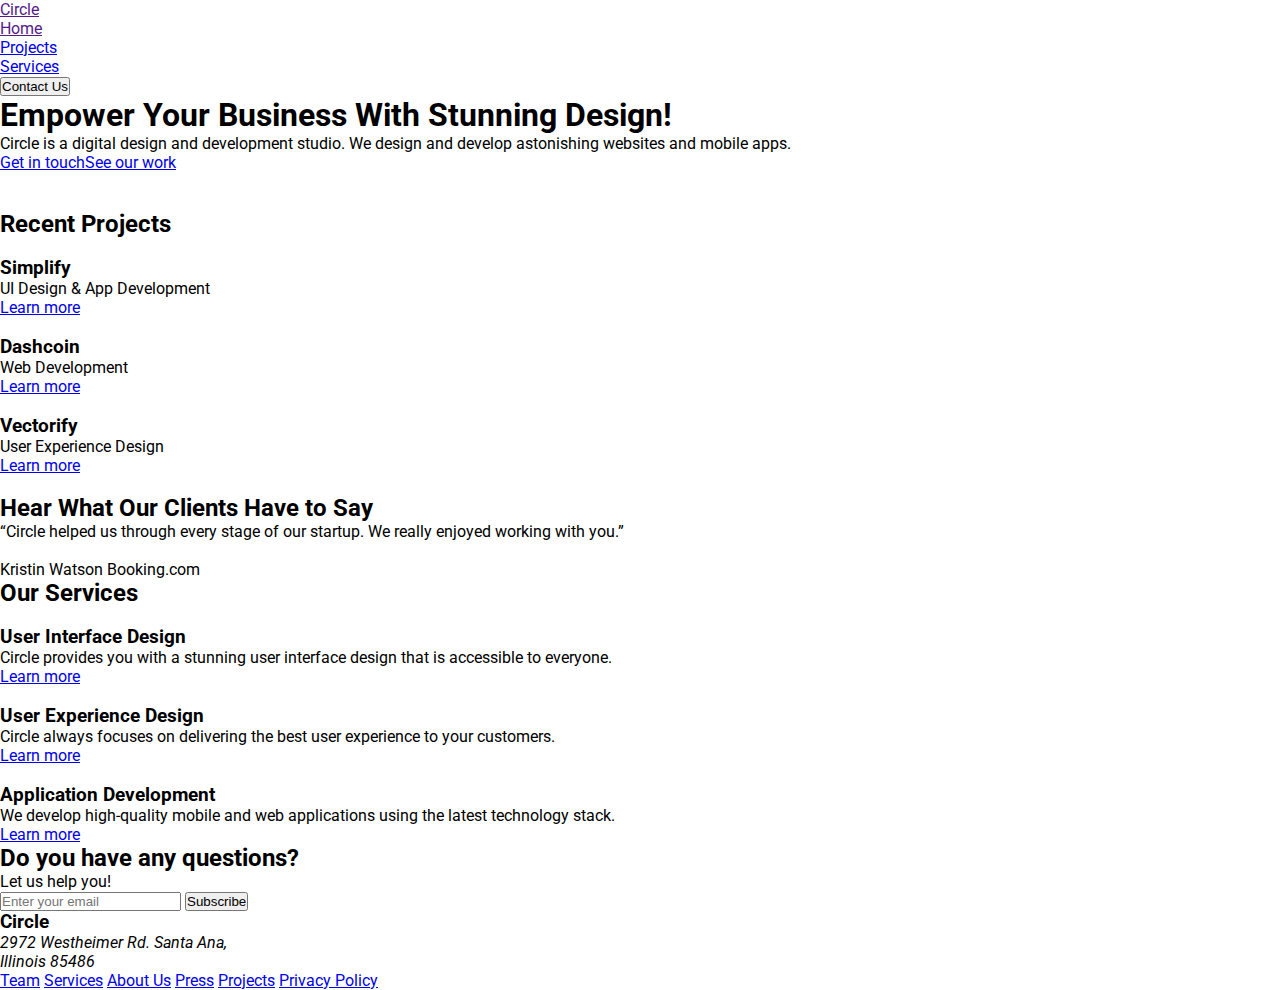
==== index.html @ c192c601 "readme added" ====
<!DOCTYPE html>
<html lang="en">
  <head>
    <meta charset="UTF-8" />
    <meta http-equiv="X-UA-Compatible" content="IE=edge" />
    <meta name="viewport" content="width=device-width, initial-scale=1.0" />
    <title>Circle Agency</title>
    <link rel="stylesheet" href="resources/styles/style.css" />
  </head>
  <body>

    <!-- Barra de navegación -->
    <div class="menu-zone" >
      <a href="">Circle</a>  

      <nav>
        <ul>
          <li><a href="">Home</a></li>
          <li><a href="#recent-projects">Projects</a></li>
          <li><a href="#our-services">Services</a></li>
        </ul>
      </nav>

      <button>Contact Us</button>
    </div> 

    <!-- Header h1 -->

    <section>
      <div>
        <h1>Empower Your Business With Stunning Design!</h1>
        <p>Circle is a digital design and development studio. We design and develop astonishing websites and mobile apps.</p>
        <a href="#">Get in touch</a><a href="#">See our work</a></div>
      <div>
        <img src="" alt="">
        <!-- <img src="" alt="">
        <img src="" alt=""> -->
    </section>

    <!-- Carrusel de nombres de empresa -->

    <div class="carousel-logos">
      <img src="" alt="">
      <img src="" alt="">
      <img src="" alt="">
      <img src="" alt="">
      <img src="" alt="">
    </div>

    <!-- section con los tres Recent Projects -->

    <section id="recent-projects" class="projects">
      <h2>Recent Projects</h2>
      <article>
        <img src="" alt="">
        <h3>Simplify</h3>
        <p>UI Design & App Development</p>
        <a href="#">Learn more</a>
      </article>
      <article>
        <img src="" alt="">
        <h3>Dashcoin</h3>
        <p>Web Development</p>
        <a href="#">Learn more</a>
      </article>
      <article>
        <img src="" alt="">
        <h3>Vectorify</h3>
        <p>User Experience Design</p>
        <a href="#">Learn more</a>
      </article>
    </section>

    <!-- Section con color de fondo oscuro y imágenes -->
    <section>
      <img src="" alt="">
      <img src="" alt="">
      <img src="" alt="">
      <img src="" alt="">
      <div>
        <h2>Hear What Our Clients Have to Say</h2>
        <p>“Circle helped us through every stage of our startup. We really enjoyed working with you.”</p>
        <img src="" alt="">
        <p>Kristin Watson <span>Booking.com</span></p>
      </div>
    </section>

    <!-- Section con las tres cajas de Our Services -->
    <section id="our-services" class="services">
      <h2>Our Services</h2>
      <article>        
        <img src="" alt="">
        <h3>User Interface Design</h3>
        <p>Circle provides you with a stunning user interface design that is accessible to everyone.</p>
        <a href="#">Learn more</a>
      </article>
      <article>
        <img src="" alt="">
        <h3>User Experience Design</h3>
        <p>Circle always focuses on delivering the best user experience to your customers.</p>
        <a href="#">Learn more</a>
      </article>
      <article>
        <img src="" alt="">
        <h3>Application Development</h3>
        <p>We develop high-quality mobile and web applications using the latest technology stack.</p>
        <a href="#">Learn more</a>
      </article>
    </section>

    <!-- Section donde se encuentra la newsletter -->

    <section>
      <div>
        <h2>Do you have any questions?</h2>
        <p>Let us help you!</p>
        <input type="email" id="email-newsletter" placeholder="Enter your email">
        <input type="submit" id="button-newsletter" value="Subscribe">
      </div>
    </section>

    <!-- Footer -->

    <footer>
      <div>
        <h3>Circle</h3>
        <address>2972 Westheimer Rd. Santa Ana, <br> Illinois 85486 </address>
      </div>
      <div>
        <a href="#">Team</a>
        <a href="#">Services</a>
        <a href="#">About Us</a>
        <a href="#">Press</a>
        <a href="#">Projects</a>
        <a href="#">Privacy Policy</a>
      </div>
    </footer>
  </body>
</html>
---- resources/styles/style.css ----
@import url("https://fonts.googleapis.com/css2?family=Cinzel&family=Roboto:wght@100;300;400;500&display=swap");

:root {
  --primary: #072ac8;
  --primary: #43D2FF;
  --primary: #A2D6F9;
  --primary: #D1EDFF;
  --colorh1Text: #292E47;
  --colorText: #6B708D;
  --primary: #F2F4FC;
  --primary: #ECF7FF;
  --secondary: #FFC600;
  --textformath1: 60px bold;
  --textformath2: 50px bold;
  --textformath3: 40px bold;
  --textformath4: 24px bold;
  --textformatIntroText: 24px medium;
  --textformatIntroText: 20px normal;
  --textformatheadlineTtext: 17px normal;
  --textformatheadlineTtext: 17px medium;
  --textformatCaption1: 15px normal;
  --textformatCaption2: 13px normal;
}

* {
  margin: 0;
  padding: 0;
  box-sizing: border-box;
}

body {
  font-family: "Roboto", sans-serif;
}



/* ------------------------------------------------------------------------ */
/* ------------------------------ INDEX html ------------------------------ */
/* ------------------------------------------------------------------------ */

/* ------------------------------ Splash page ------------------------------ */

/* Your CSS code goes here */

/* ------ CIRCULAR ANIMATION ------ */

/* Your CSS code goes here */

/* ------------------------------ Navbar ------------------------------ */

/* Your CSS code goes here */

/* ------------------------------ Header ------------------------------ */

/* Your CSS code goes here */

/* ------------------------------ Partners ------------------------------ */

/* Your CSS code goes here */

/* ------------------------------ Recent projects ------------------------------ */

/* Your CSS code goes here */

/* ------------------------------ Client reviews ------------------------------ */

/* Your CSS code goes here */

/* ------------------------------ Services ------------------------------ */

/* Your CSS code goes here */

/* ------------------------------ Questions form ------------------------------ */

/* Your CSS code goes here */

/* ------------------------------ Footer ------------------------------ */

/* Your CSS code goes here */

/* -------------------------------------------------------------------------- */
/* ------------------------------ PROJECT html ------------------------------ */
/* -------------------------------------------------------------------------- */

/* ------------------------------ Project main ------------------------------ */

/* Your CSS code goes here */

/* ----------------------------------------------------------------------------- */
/* ------------------------------ CONTACT-US html ------------------------------ */
/* ----------------------------------------------------------------------------- */

/* ------------------------------ Form ------------------------------ */

/* Your CSS code goes here */

/* ----------------------------------------------------------------------------- */
/* ------------------------------ About html ------------------------------ */
/* ----------------------------------------------------------------------------- */

/* Your CSS code goes here */

/* --------------------------------------------------------------------------- */
/* ------------------------------ MEDIA QUERIES ------------------------------ */
/* --------------------------------------------------------------------------- */

/* ------------------------- Smaller than 990px (tablet) ------------------------- */
@media (max-width: 990px) {
  /* Your CSS code goes here */
}

/* ------------------------- Smaller than 766px (mobile) ------------------------- */
@media (max-width: 766px) {
  /* Your CSS code goes here */
}

/* ------------------------------ Hamburguer menu ------------------------------ */

/* Your CSS code goes here */

/* ------------------------------ Alert ------------------------------ */

/* Your CSS code goes here */

/* ------------------------------ Sticky scroll bar ------------------------------ */

/* Your CSS code goes here */
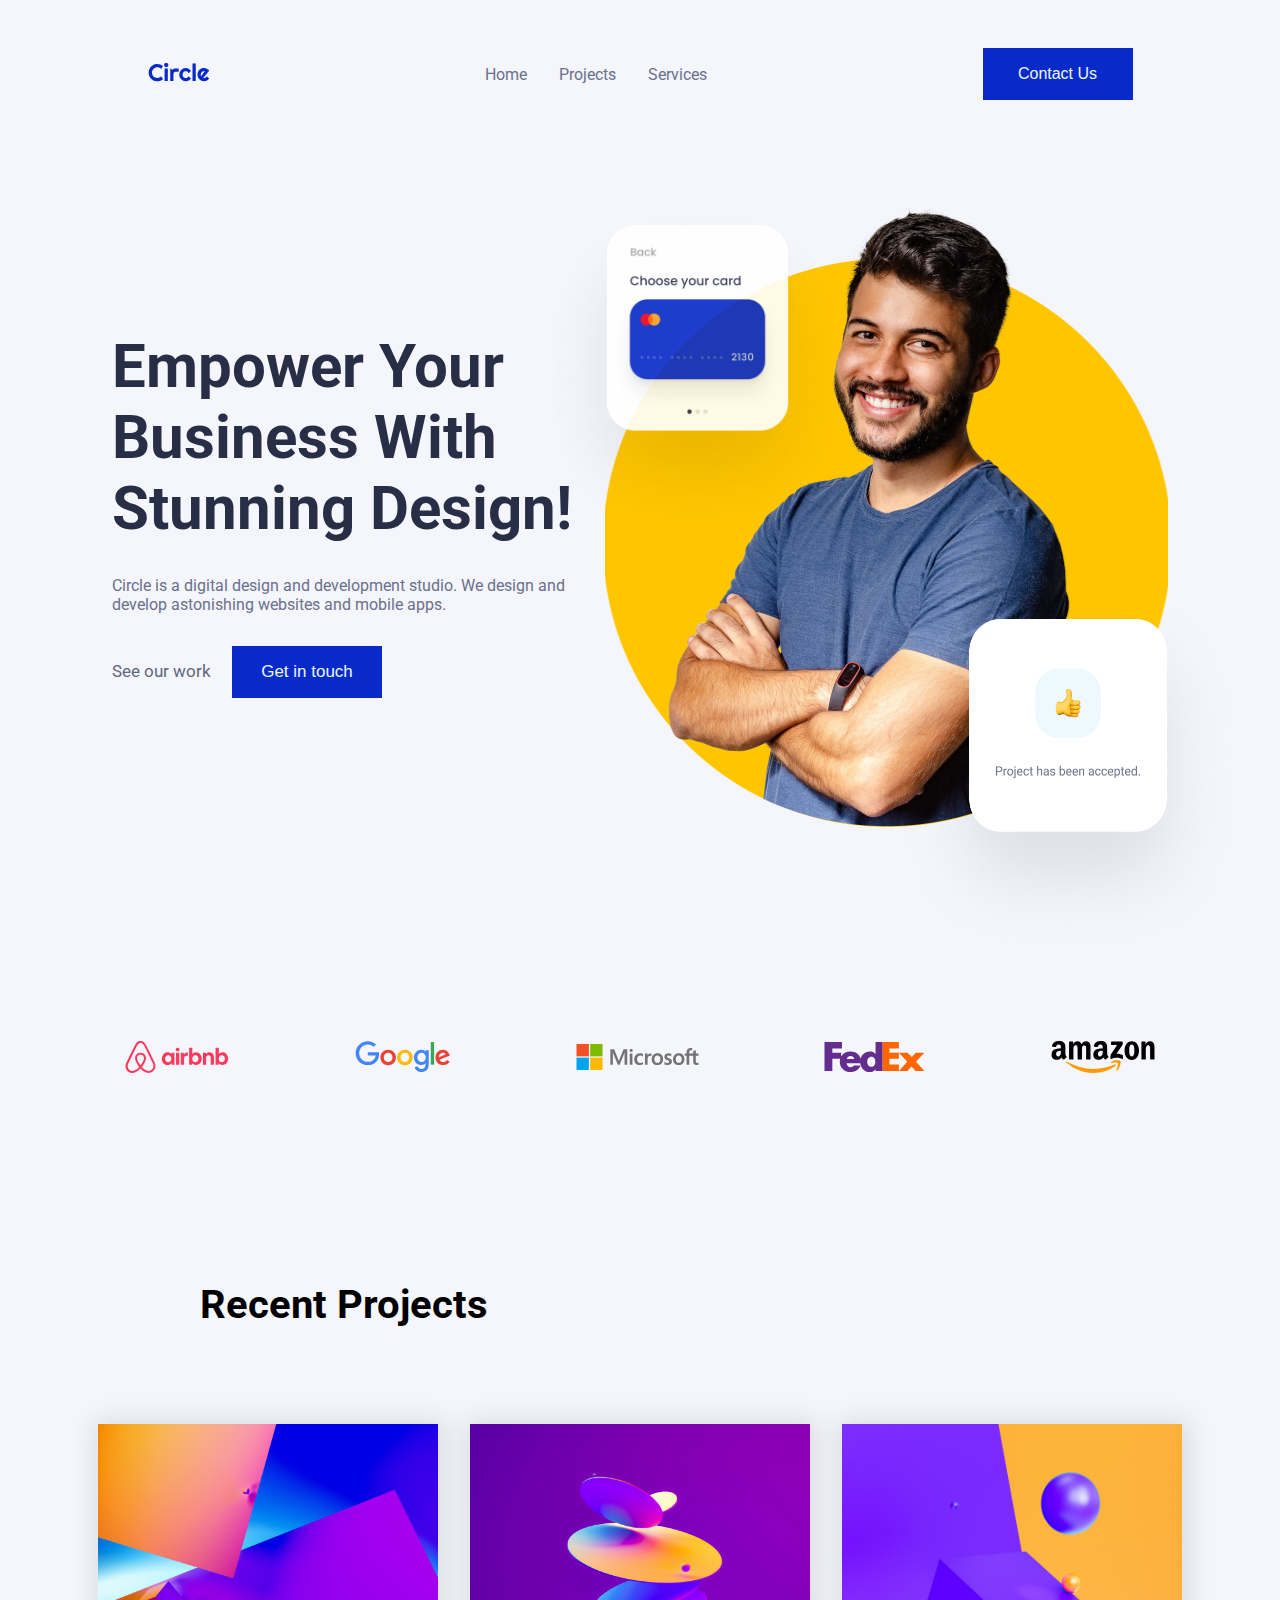
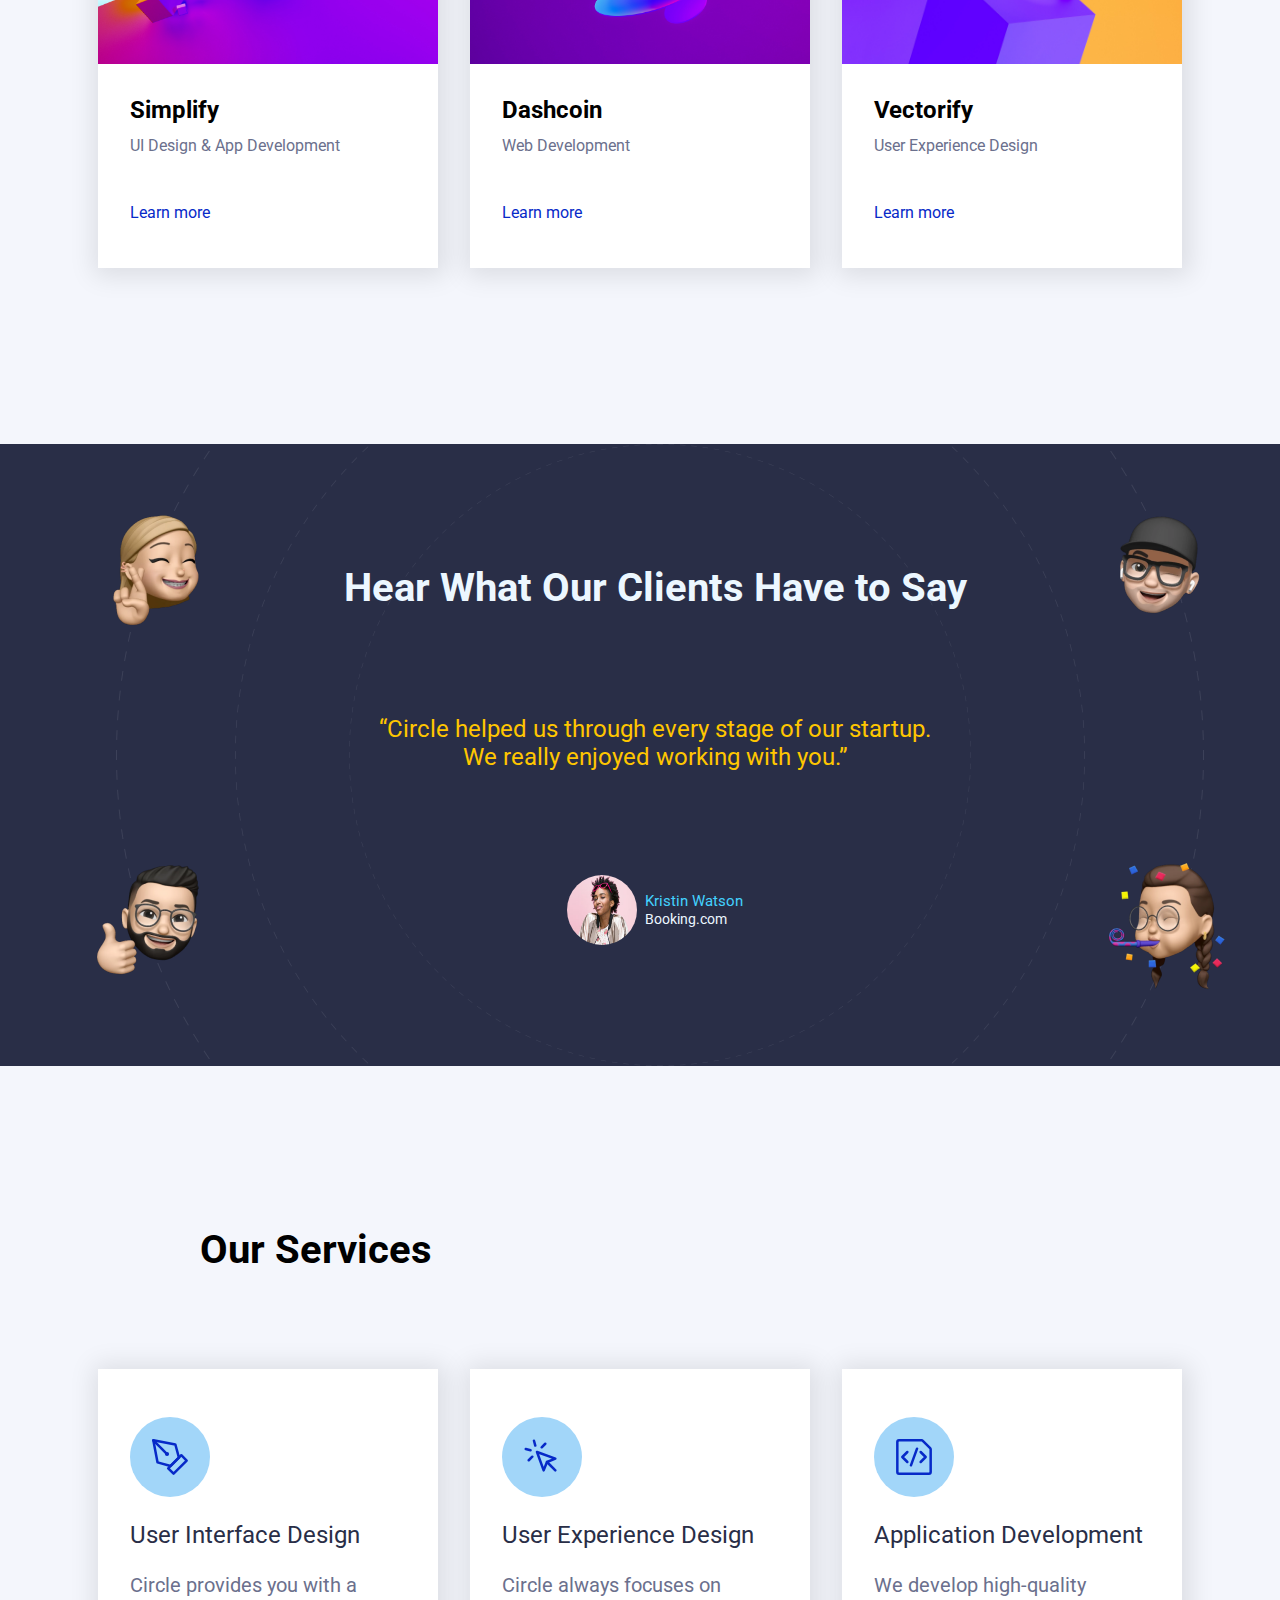
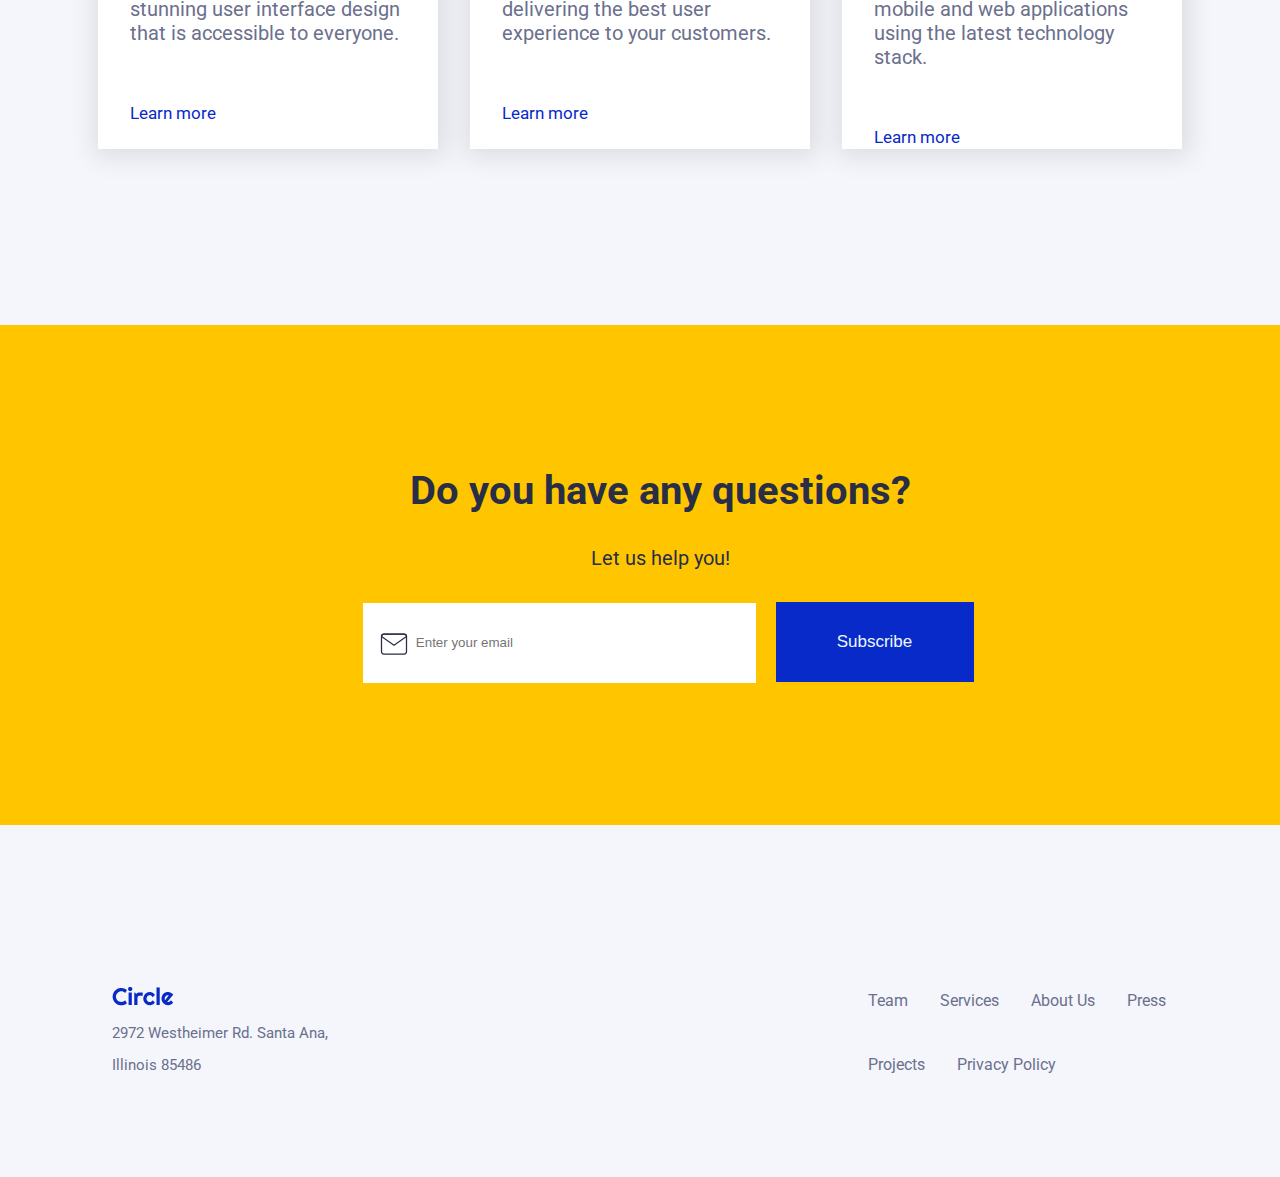
==== commit cef69d88: "the css style of the midtern" ====
--- a/index.html
+++ b/index.html
@@ -8,10 +8,11 @@
     <link rel="stylesheet" href="resources/styles/style.css" />
   </head>
   <body>
-
     <!-- Barra de navegación -->
-    <div class="menu-zone" >
-      <a href="">Circle</a>  
+    <div class="menu-zone">
+      <a href=""
+        ><img src="resources/images/logos/circle.svg" alt="logo-circle"
+      /></a>
 
       <nav>
         <ul>
@@ -22,100 +23,215 @@
       </nav>
 
       <button>Contact Us</button>
-    </div> 
+    </div>
 
     <!-- Header h1 -->
 
-    <section>
-      <div>
+    <section class="hero-section">
+      <div class="hero-text">
         <h1>Empower Your Business With Stunning Design!</h1>
-        <p>Circle is a digital design and development studio. We design and develop astonishing websites and mobile apps.</p>
-        <a href="#">Get in touch</a><a href="#">See our work</a></div>
-      <div>
-        <img src="" alt="">
-        <!-- <img src="" alt="">
-        <img src="" alt=""> -->
+        <p>
+          Circle is a digital design and development studio. We design and
+          develop astonishing websites and mobile apps.
+        </p>
+        <div>
+          <a href="#">See our work</a>
+          <button>Get in touch</button>
+        </div>
+      </div>
+      <div class="position-hero">
+        <img
+          class="card1"
+          src="resources/images/hero-section/card-1.png"
+          alt="card-1"
+        />
+        <img
+          class="card2"
+          src="resources/images/hero-section/card-2.png"
+          alt="card-2"
+        />
+      </div>
     </section>
 
     <!-- Carrusel de nombres de empresa -->
 
     <div class="carousel-logos">
-      <img src="" alt="">
-      <img src="" alt="">
-      <img src="" alt="">
-      <img src="" alt="">
-      <img src="" alt="">
+      <img src="resources/images/logos/airbnb-logo.svg" alt="airbnb-logo" />
+      <img src="resources/images/logos/google-logo.svg" alt="google-logo" />
+      <img
+        src="resources/images/logos/microsoft-logo.svg"
+        alt="microsoft-logo"
+      />
+      <img src="resources/images/logos/fedex-logo.svg" alt="fedex-logo" />
+      <img src="resources/images/logos/amazon-logo.svg" alt="amazon-logo" />
     </div>
 
     <!-- section con los tres Recent Projects -->
 
     <section id="recent-projects" class="projects">
       <h2>Recent Projects</h2>
-      <article>
-        <img src="" alt="">
-        <h3>Simplify</h3>
-        <p>UI Design & App Development</p>
-        <a href="#">Learn more</a>
-      </article>
-      <article>
-        <img src="" alt="">
-        <h3>Dashcoin</h3>
-        <p>Web Development</p>
-        <a href="#">Learn more</a>
-      </article>
-      <article>
-        <img src="" alt="">
-        <h3>Vectorify</h3>
-        <p>User Experience Design</p>
-        <a href="#">Learn more</a>
-      </article>
-    </section>
-
-    <!-- Section con color de fondo oscuro y imágenes -->
-    <section>
-      <img src="" alt="">
-      <img src="" alt="">
-      <img src="" alt="">
-      <img src="" alt="">
-      <div>
-        <h2>Hear What Our Clients Have to Say</h2>
-        <p>“Circle helped us through every stage of our startup. We really enjoyed working with you.”</p>
-        <img src="" alt="">
-        <p>Kristin Watson <span>Booking.com</span></p>
+      <div>
+        <article>
+          <img
+            src="resources/images/projects-section/1.jpg"
+            alt="imge Simplify"
+          />
+          <div class="projects-text">
+            <h4>Simplify</h4>
+            <p>UI Design & App Development</p>
+            <a href="#">Learn more</a>
+          </div>
+        </article>
+        <article>
+          <img
+            src="resources/images/projects-section/2.jpg"
+            alt="image Dashcoin"
+          />
+          <div class="projects-text">
+            <h4>Dashcoin</h4>
+            <p>Web Development</p>
+            <a href="#">Learn more</a>
+          </div>
+        </article>
+        <article>
+          <img
+            src="resources/images/projects-section/3.jpg"
+            alt="image Vectorify"
+          />
+          <div class="projects-text">
+            <h4>Vectorify</h4>
+            <p>User Experience Design</p>
+            <a href="#">Learn more</a>
+          </div>
+        </article>
+      </div>
+    </section>
+
+    <!-- Section Reviews -->
+    <section class="reviews-section">
+      <img
+        class="emoji1"
+        src="resources/images/testimonial-section/memoji-1.png"
+        alt="emojigirl"
+      />
+      <img
+        class="emoji2"
+        src="resources/images/testimonial-section/memoji-2.png"
+        alt="emojiguy"
+      />
+      <img
+        class="emoji3"
+        src="resources/images/testimonial-section/memoji-3.png"
+        alt="ejmojiguy2"
+      />
+      <img
+        class="emoji4"
+        src="resources/images/testimonial-section/memoji-4.png"
+        alt="emojigirl2"
+      />
+      <img
+        class="circles"
+        src="resources/images/testimonial-section/orbit.png"
+        alt="orbit"
+      />
+      <div class="reviews-clients">
+        <h3>Hear What Our Clients Have to Say</h3>
+        <p class="text-profile-first">
+          “Circle helped us through every stage of our startup. <br />
+          We really enjoyed working with you.”
+        </p>
+        <div class="profile-user">
+          <img
+            class="girl-profile"
+            src="resources/images/testimonial-section/profile.png"
+            alt="photo girl"
+          />
+          <p class="text-profile">
+            Kristin Watson <br />
+            <span>Booking.com</span>
+          </p>
+        </div>
       </div>
     </section>
 
     <!-- Section con las tres cajas de Our Services -->
     <section id="our-services" class="services">
       <h2>Our Services</h2>
-      <article>        
-        <img src="" alt="">
-        <h3>User Interface Design</h3>
-        <p>Circle provides you with a stunning user interface design that is accessible to everyone.</p>
-        <a href="#">Learn more</a>
-      </article>
-      <article>
-        <img src="" alt="">
-        <h3>User Experience Design</h3>
-        <p>Circle always focuses on delivering the best user experience to your customers.</p>
-        <a href="#">Learn more</a>
-      </article>
-      <article>
-        <img src="" alt="">
-        <h3>Application Development</h3>
-        <p>We develop high-quality mobile and web applications using the latest technology stack.</p>
-        <a href="#">Learn more</a>
-      </article>
+
+      <div>
+        <article>
+          <div class="icons-services">
+            <img
+              src="resources/images/services-section/icons/1.svg"
+              alt="pencil"
+            />
+          </div>
+
+          <p class="title-services">User Interface Design</p>
+          <p class="body-text-services">
+            Circle provides you with a stunning user interface design that is
+            accessible to everyone.
+          </p>
+          <a href="#">Learn more</a>
+        </article>
+        <article>
+          <div class="icons-services">
+            <img
+              src="resources/images/services-section/icons/2.svg"
+              alt="arrow"
+            />
+          </div>
+
+          <p class="title-services">User Experience Design</p>
+          <p class="body-text-services">
+            Circle always focuses on delivering the best user experience to your
+            customers.
+          </p>
+          <a href="#">Learn more</a>
+        </article>
+        <article>
+          <div class="icons-services">
+            <img
+              src="resources/images/services-section/icons/3.svg"
+              alt="sheet-code"
+            />
+          </div>
+
+          <p class="title-services">Application Development</p>
+          <p class="body-text-services">
+            We develop high-quality mobile and web applications using the latest
+            technology stack.
+          </p>
+          <a href="#">Learn more</a>
+        </article>
+      </div>
     </section>
 
     <!-- Section donde se encuentra la newsletter -->
 
-    <section>
-      <div>
-        <h2>Do you have any questions?</h2>
-        <p>Let us help you!</p>
-        <input type="email" id="email-newsletter" placeholder="Enter your email">
-        <input type="submit" id="button-newsletter" value="Subscribe">
+    <section class="newsletter-section">
+      <h3>Do you have any questions?</h3>
+      <p>Let us help you!</p>
+      <div>
+        <label class="form-newsletter" for="">
+          <input
+          type="email"
+          id="email-newsletter"
+          class="input-newsletter"
+          placeholder="Enter your email"
+        />
+        <img
+          class="input-icon-envelope"
+          src="resources/images/newsletter/icon/mail.svg"
+          alt="envelope"
+        />
+        </label>
+        <input
+          type="submit"
+          id="button-newsletter"
+          class="input-button-newsletter"
+          value="Subscribe"
+        />
       </div>
     </section>
 
@@ -123,10 +239,15 @@
 
     <footer>
       <div>
-        <h3>Circle</h3>
-        <address>2972 Westheimer Rd. Santa Ana, <br> Illinois 85486 </address>
-      </div>
-      <div>
+        <a href=""
+        ><img src="resources/images/logos/circle.svg" alt="logo-circle"
+      /></a>
+        <p>
+          2972 Westheimer Rd. Santa Ana, <br />
+          Illinois 85486
+        </p>
+      </div>
+      <div class="footer-list">
         <a href="#">Team</a>
         <a href="#">Services</a>
         <a href="#">About Us</a>
--- a/resources/styles/style.css
+++ b/resources/styles/style.css
@@ -2,24 +2,31 @@
 
 :root {
   --primary: #072ac8;
-  --primary: #43D2FF;
-  --primary: #A2D6F9;
-  --primary: #D1EDFF;
+  --blue1-1: #43D2FF;
+  --blue1-2: #A2D6F9;
+  --white-blue: #D1EDFF;
   --colorh1Text: #292E47;
   --colorText: #6B708D;
-  --primary: #F2F4FC;
-  --primary: #ECF7FF;
+  --whiteb-g: #F2F4FC;
+  --whitetext: #ECF7FF;
   --secondary: #FFC600;
-  --textformath1: 60px bold;
-  --textformath2: 50px bold;
-  --textformath3: 40px bold;
-  --textformath4: 24px bold;
-  --textformatIntroText: 24px medium;
-  --textformatIntroText: 20px normal;
-  --textformatheadlineTtext: 17px normal;
-  --textformatheadlineTtext: 17px medium;
-  --textformatCaption1: 15px normal;
-  --textformatCaption2: 13px normal;
+  --h1-font-size: 60px;
+  --h1-font-weight: bold;
+  --h2-font-size: 50px;
+  --h2-font-weight: bold;
+  --h3-font-size: 40px;
+  --h3-font-weight: bold;
+  --h4-font-size: 24px;
+  --h4-font-weight: bold;
+  --intro-text-size-b:24px;
+  --intro-text-weight: medium;
+  --intro-text-size-s:20px;
+  --headline-text-size:17px;
+  --headline-weigh-n: normal;
+  --headline-weight-m: medium;
+  --caption1-text-size: 15px;
+  --caption2-text-size: 13px;
+  --caption-text-weight: normal;
 }
 
 * {
@@ -30,6 +37,7 @@
 
 body {
   font-family: "Roboto", sans-serif;
+  background-color: #F4F6FC;
 }
 
 
@@ -50,34 +58,446 @@
 
 /* Your CSS code goes here */
 
+.menu-zone{
+  display: flex;
+  justify-content: space-evenly;
+  align-items: center;
+  gap: 15em;
+  margin: 3em 7em;
+}
+
+.menu-zone nav ul{
+  display: flex;
+  justify-content: space-between;
+  gap: 2em;
+}
+
+.menu-zone nav ul li{
+  list-style: none;
+  
+}
+.menu-zone nav ul li a{
+  text-decoration: none;
+  color: var(--colorText);
+}
+
+.menu-zone nav ul li a:hover{
+  color: var(--primary);
+}
+
+.menu-zone button{
+  width: 150px;
+  height: 52px;
+  border: none;
+  background-color: var(--primary);
+  color:var(--whitetext);
+  font-size: var(--textformatIntroTextnormal);
+  cursor: pointer;
+}
+.menu-zone button:hover{
+  background-color: var(--colorh1Text);
+}
+
+
 /* ------------------------------ Header ------------------------------ */
 
 /* Your CSS code goes here */
 
+.hero-section{
+  display: flex;
+  justify-content: space-evenly;
+  align-items: center;
+  margin: 6em 7em;
+}
+
+.hero-text{
+  display: flex;
+  flex-wrap: wrap;
+  justify-content: baseline;
+  width: 500px;
+  gap: 2em;
+}
+
+.hero-section div h1{
+  font-size: var(--h1-font-size);
+  font-weight: var(--h1-font-weight);
+  color: var(--colorh1Text);
+}
+
+.hero-section div p{
+  font-size: var(--intro-text-size);
+  color: var(--colorText);
+}
+
+.hero-section a{
+  text-decoration: none;
+  font-size:var(--headline-text-size);
+  color:#626680;
+  padding-right: 1em;
+}
+
+.hero-section a + button{
+  background-color: var(--primary);
+  font-size:var(--headline-text-size);
+  color: var(--whitetext);
+  border: none;
+  width: 150px;
+  height: 52px;
+  cursor: pointer;
+}
+.hero-section a + button:hover{
+  background-color: var(--colorh1Text);
+}
+
+.position-hero{
+  position: relative;
+  background-image: url("/resources/images/hero-section/hero-image.png");
+  background-position: center;
+  background-repeat: no-repeat;
+  background-size: cover;
+  width: 570px;
+  height: 637px;
+}
+.position-hero .card1{
+  position: absolute;
+  top: -16px;
+  left: -88px;
+  width: 360px;
+  height: 384px;
+  opacity: 0.9;
+  z-index: 1;
+}
+.position-hero .card2{
+  position: absolute;
+  bottom: -127px;
+  right: -80px;
+  width: 360px;
+  height: 384px;
+  z-index: 1;
+}
+
+
 /* ------------------------------ Partners ------------------------------ */
 
 /* Your CSS code goes here */
 
+.carousel-logos{
+  display: flex;
+  align-items: center;
+  justify-content: space-evenly;
+  margin: 13em 0;
+}
+
 /* ------------------------------ Recent projects ------------------------------ */
 
 /* Your CSS code goes here */
 
+
+.projects h2{
+  font-size: var(--h3-font-size);
+  font-weight: var(--h3-font-weight);
+  /* en pantallas de más de 1200 funciona */
+  /* margin: 0 10em 2em; */
+  margin: 0 5em 2em;
+}
+
+.projects div{
+  display: flex;
+  justify-content: center;
+}
+
+.projects article{
+  background-color: #fff;
+  display: flex;
+  flex-direction: column;
+  width: 340px;
+  height: 444px;
+  margin: 1em;
+  box-shadow: 2px 2px 24px 6px rgba(0, 0, 0, 0.1);
+}
+
+.projects article img{
+  width: 340px;
+  height: 240px;
+}
+
+.projects-text{
+  display: flex;
+  flex-direction: column;
+  align-items: flex-start;
+  padding-left: 2em;
+  margin-top: 2em;
+}
+
+.projects-text h4{
+  font-size: var(--h4-font-size);
+  font-weight: var(--h4-font-weight);
+  margin-bottom: 0.5em;
+}
+
+.projects-text p{
+  font-size: var(--intro-text-size);
+  font-weight: var(--intro-text-weight);
+  color: var(--colorText);
+}
+
+.projects-text a{
+  margin-top: 3em;
+  text-decoration: none;
+  font-size: var(--intro-text-size);
+  font-weight: var(--intro-text-weight);
+  color: var(--primary);
+}
+
+
 /* ------------------------------ Client reviews ------------------------------ */
 
 /* Your CSS code goes here */
 
+.reviews-section{
+  position: relative;
+  background-color: var(--colorh1Text);
+  width: 1320px;
+  height: 622px;
+  margin: 10em auto 10em;
+}
+
+.emoji1{
+  position: absolute;
+  top: 51px;
+  left: 76px;
+  width: 150px;
+  height: 150px;
+}
+
+.emoji2{
+  position: absolute;
+  top: 51px;
+  right: 91px;
+  width: 150px;
+  height: 150px;
+}
+
+.emoji3{
+  position: absolute;
+  bottom: 73px;
+  left: 76px;
+  width: 150px;
+  height: 150px;
+}
+
+.emoji4{
+  position: absolute;
+  bottom: 73px;
+  right: 72px;
+  width: 150px;
+  height: 150px;
+}
+.circles{
+  width: 1320px;
+}
+
+.reviews-clients{
+  position:absolute;
+  top:120px;
+  left: 180px;
+  display: flex;
+  flex-direction: column;
+  align-items: center;
+  gap: 6.5em;
+  width: 950px;
+  height: 382px;
+}
+.reviews-clients h3{
+  font-size: var(--h3-font-size);
+  font-weight: var(--h3-font-weight);
+  color: var(--whitetext);
+}
+
+.text-profile-first{
+  font-size:var(--intro-text-size-b);
+  font-weight: var(--intro-text-weight);
+  color: var(--secondary);
+  text-align: center;
+}
+
+.profile-user{
+  display: flex;
+  justify-content: center;
+  align-items: center;
+  gap: 0.5em;
+}
+
+.girl-profile{
+  width: 70px;
+  height: 70px;
+  border-radius: 50%;
+}
+
+.text-profile{
+  font-size: var(--caption1-text-size);
+  font-weight: var(--caption-text-weight);
+  color: var(--blue1-1);
+}
+.text-profile span{
+  font-size: 14px;
+  color: var(--whitetext);
+}
+
 /* ------------------------------ Services ------------------------------ */
 
 /* Your CSS code goes here */
+.services h2{
+  font-size: var(--h3-font-size);
+  font-weight: var(--h3-font-weight);
+  /* en pantallas de más de 1200 funciona */
+  /* margin: 0 10em 2em; */
+  margin: 0 5em 2em;
+}
+
+.services div{
+  display: flex;
+  justify-content: center;
+}
+
+.services article{
+  background-color: #fff;
+  display: flex;
+  flex-direction: column;
+  gap:1.5em;
+  width: 340px;
+  height: 380px;
+  margin: 1em;
+  padding:3em 2em 0 2em;
+  box-shadow: 2px 2px 24px 6px rgba(0, 0, 0, 0.1);
+}
+
+.icons-services{
+  background-color: var(--blue1-2);
+  width: 80px;
+  height: 80px;
+  border-radius: 50%;
+}
+
+.body-text-services{
+  font-size: var(--intro-text-size-s);
+  font-weight: var(--intro-text-weight);
+  color: var(--colorText);
+}
+
+.title-services{
+  font-size: var(--intro-text-size-b);
+  font-weight: var(--intro-text-weight);
+  color: var(--colorh1Text);
+}
+
+.services article a{
+  text-decoration: none;
+  font-size: var(--headline-text-size);
+  font-weight: var(--headline-weight-m);
+  color: var(--primary);
+  margin-top: 2em;
+  
+}
 
 /* ------------------------------ Questions form ------------------------------ */
 
 /* Your CSS code goes here */
 
+.newsletter-section{
+  background-color: var(--secondary);
+  display: flex;
+  flex-direction: column;
+  justify-content: center;
+  align-items: center;
+  gap: 2em;
+  width: 1320px;
+  height: 500px;
+  margin: 10em auto 10em;
+}
+
+.newsletter-section h3{
+  font-size: var(--h3-font-size);
+  font-weight: var(--h3-font-weight);
+  color: var(--colorh1Text);
+}
+
+.newsletter-section p{
+  font-size: var(--intro-text-size-s);
+  font-weight: var(--intro-text-weight);
+  color: var(--colorh1Text);
+}
+
+.form-newsletter{
+position: relative;
+margin: 0 1em;
+}
+
+.input-newsletter{
+  width: 393px;
+  height: 80px;
+  border: none;
+  outline: none;
+  padding-left: 4em;
+}
+.input-icon-envelope{
+  position: absolute;
+  display: block;
+  bottom: -0.5rem;
+  left: 1rem;
+  z-index: 2;
+}
+
+.input-button-newsletter{
+  background-color: var(--primary);
+  color: var(--whitetext);
+  font-size: var(--headline-text-size);
+  font-weight: var(--headline-weigh-n);
+  width: 198px;
+  height: 80px;
+  border: none;
+  cursor: pointer;
+}
+
+.input-button-newsletter:hover{
+  background-color: var(--colorh1Text);
+}
 /* ------------------------------ Footer ------------------------------ */
 
 /* Your CSS code goes here */
 
+footer{
+  display: flex;
+  justify-content: space-between;
+  align-items: center;
+  margin: 10em 7em 6em;
+}
+
+footer div{
+  line-height: 2em;
+}
+
+footer div p{
+  font-size: var(--caption1-text-size);
+  font-weight: var(--caption-text-weight);
+  color: var(--colorText);
+}
+
+.footer-list{
+  display: flex;
+  flex-wrap: wrap;
+  width: 300px;
+  gap: 2em;
+}
+
+.footer-list a{
+  text-decoration: none;
+  color: var(--colorText);
+}
+
+.footer-list a:hover{
+  color: var(--primary);
+}
 /* -------------------------------------------------------------------------- */
 /* ------------------------------ PROJECT html ------------------------------ */
 /* -------------------------------------------------------------------------- */
@@ -86,6 +506,48 @@
 
 /* Your CSS code goes here */
 
+.simplify-article{
+  width: 1100px;
+  margin: 3em auto 5em;
+}
+.title-article h2{
+  font-size: var(--h2-font-size);
+  font-weight: var(--h2-font-weight);
+  color: var(--colorh1Text);
+}
+.title-article-text{
+  font-size: var(--intro-text-size-b);
+  font-weight: var(--intro-text-weight);
+  display: flex;
+  justify-content: space-between;
+  margin-top: 2em;
+}
+
+.title-article-text-small{
+  font-size: var(--intro-text-size-s);
+  font-weight: var(--intro-text-weight);
+  color: var(--colorh1Text);
+}
+
+.title-article-text-small span{
+  color: var(--colorText);
+}
+
+.simplify-article-image{
+  width: 1100px;
+  height: 444px;
+  margin: 5em 0;
+  box-shadow: 2px 2px 24px 6px rgba(247, 23, 213, 0.2);
+}
+
+.body-text-article{
+  font-size: var(--intro-text-size-s);
+  font-weight: var(--intro-text-weight);
+  color: var(--colorText);
+  line-height: 1.5em;
+  margin-bottom: 2em;
+}
+
 /* ----------------------------------------------------------------------------- */
 /* ------------------------------ CONTACT-US html ------------------------------ */
 /* ----------------------------------------------------------------------------- */
@@ -94,6 +556,55 @@
 
 /* Your CSS code goes here */
 
+.section-form{
+  width: 1100px;
+  height: 660px;
+  margin: 2em auto;
+}
+.section-form h2{
+  font-size: var(--h2-font-size);
+  font-weight: var(--h2-font-weight);
+}
+
+.form{
+  display: flex;
+  flex-direction: column;
+  gap: 1em;
+  margin: 3em 0;
+}
+
+.form label{
+  font-size: var(--intro-text-size-s);
+  font-weight: var(--intro-text-weight);
+}
+
+#name{
+  width: 1100px;
+  height: 70px;
+  padding-left: 2em;
+}
+
+#tel, #email{
+  width: 500px;
+  height: 70px;
+  padding-left: 2em;
+}
+
+#message{
+  padding: 2em;
+}
+
+#button{
+  background-color: var(--primary);
+  color: var(--whitetext);
+  font-weight: var(--headline-text-size);
+  font-weight: var(--headline-weight-m);
+  width: 1100px;
+  height: 80px;
+  border: none;
+}
+
+
 /* ----------------------------------------------------------------------------- */
 /* ------------------------------ About html ------------------------------ */
 /* ----------------------------------------------------------------------------- */
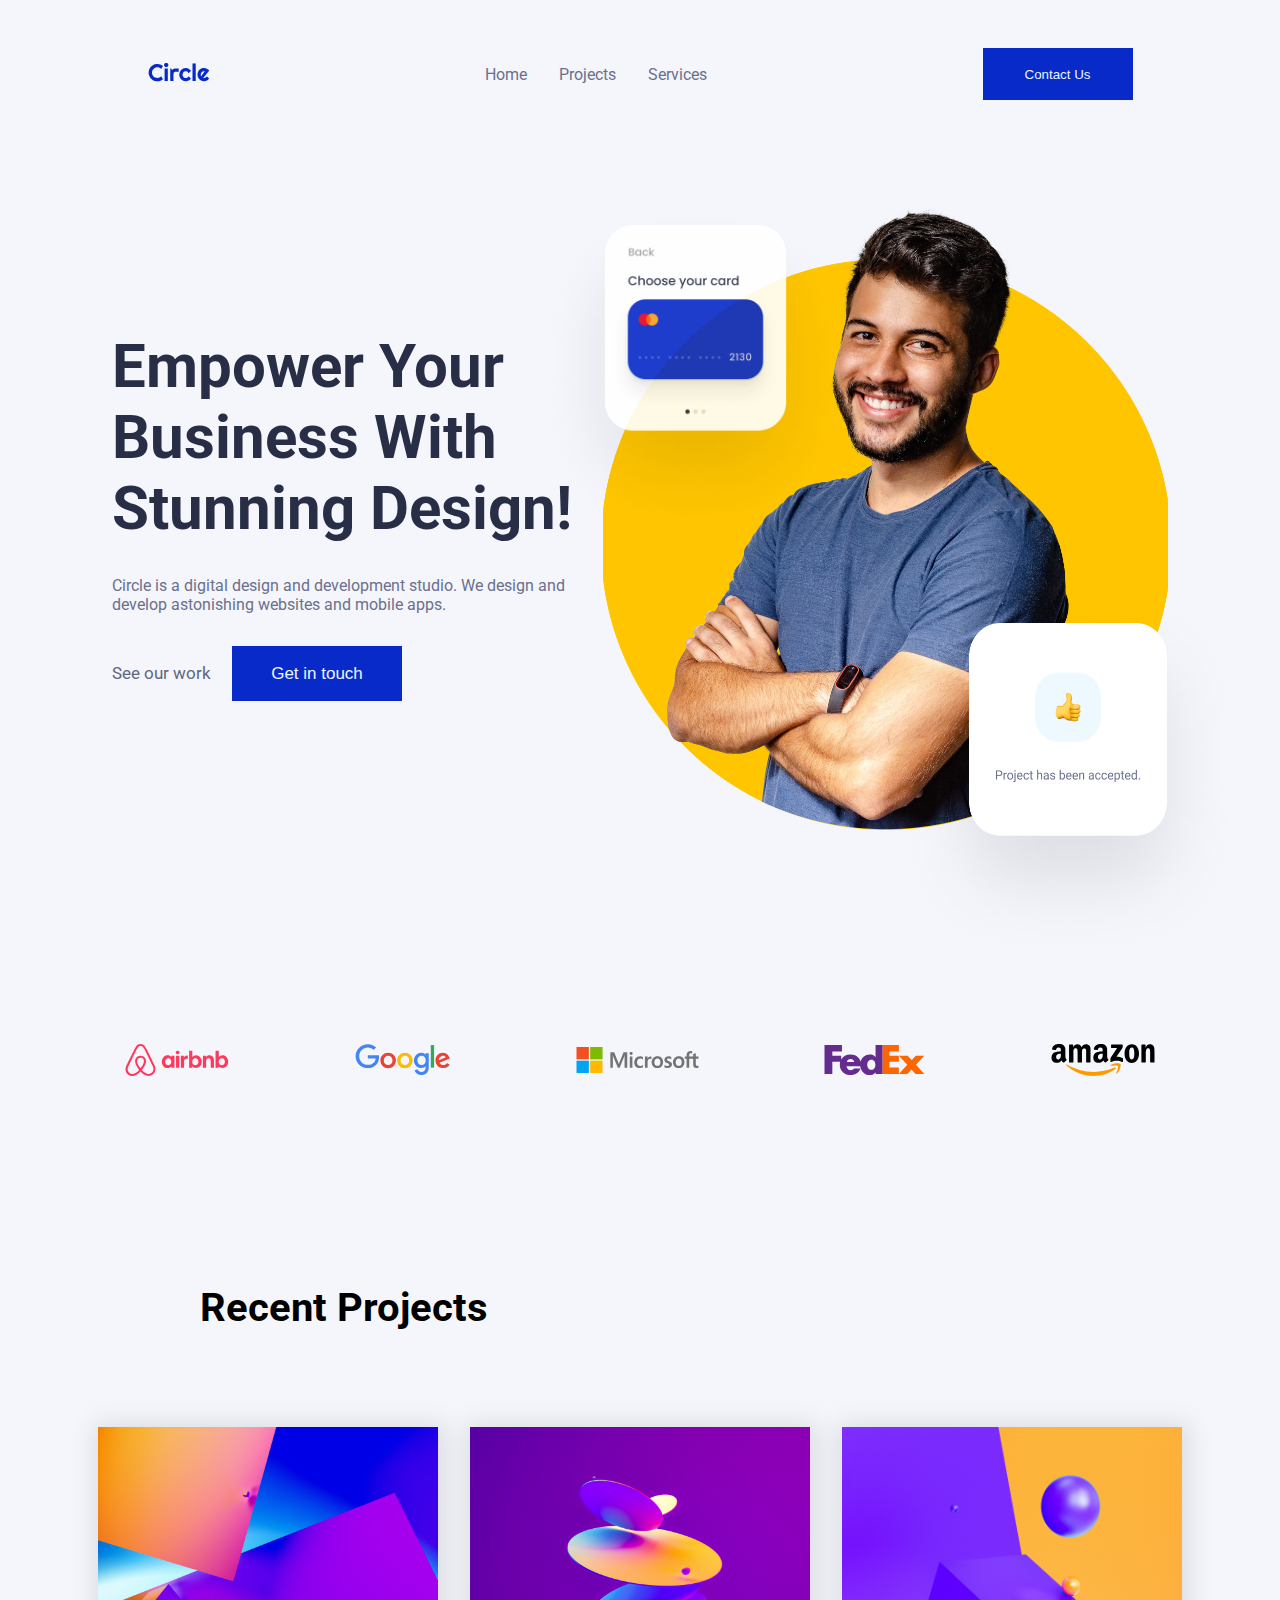
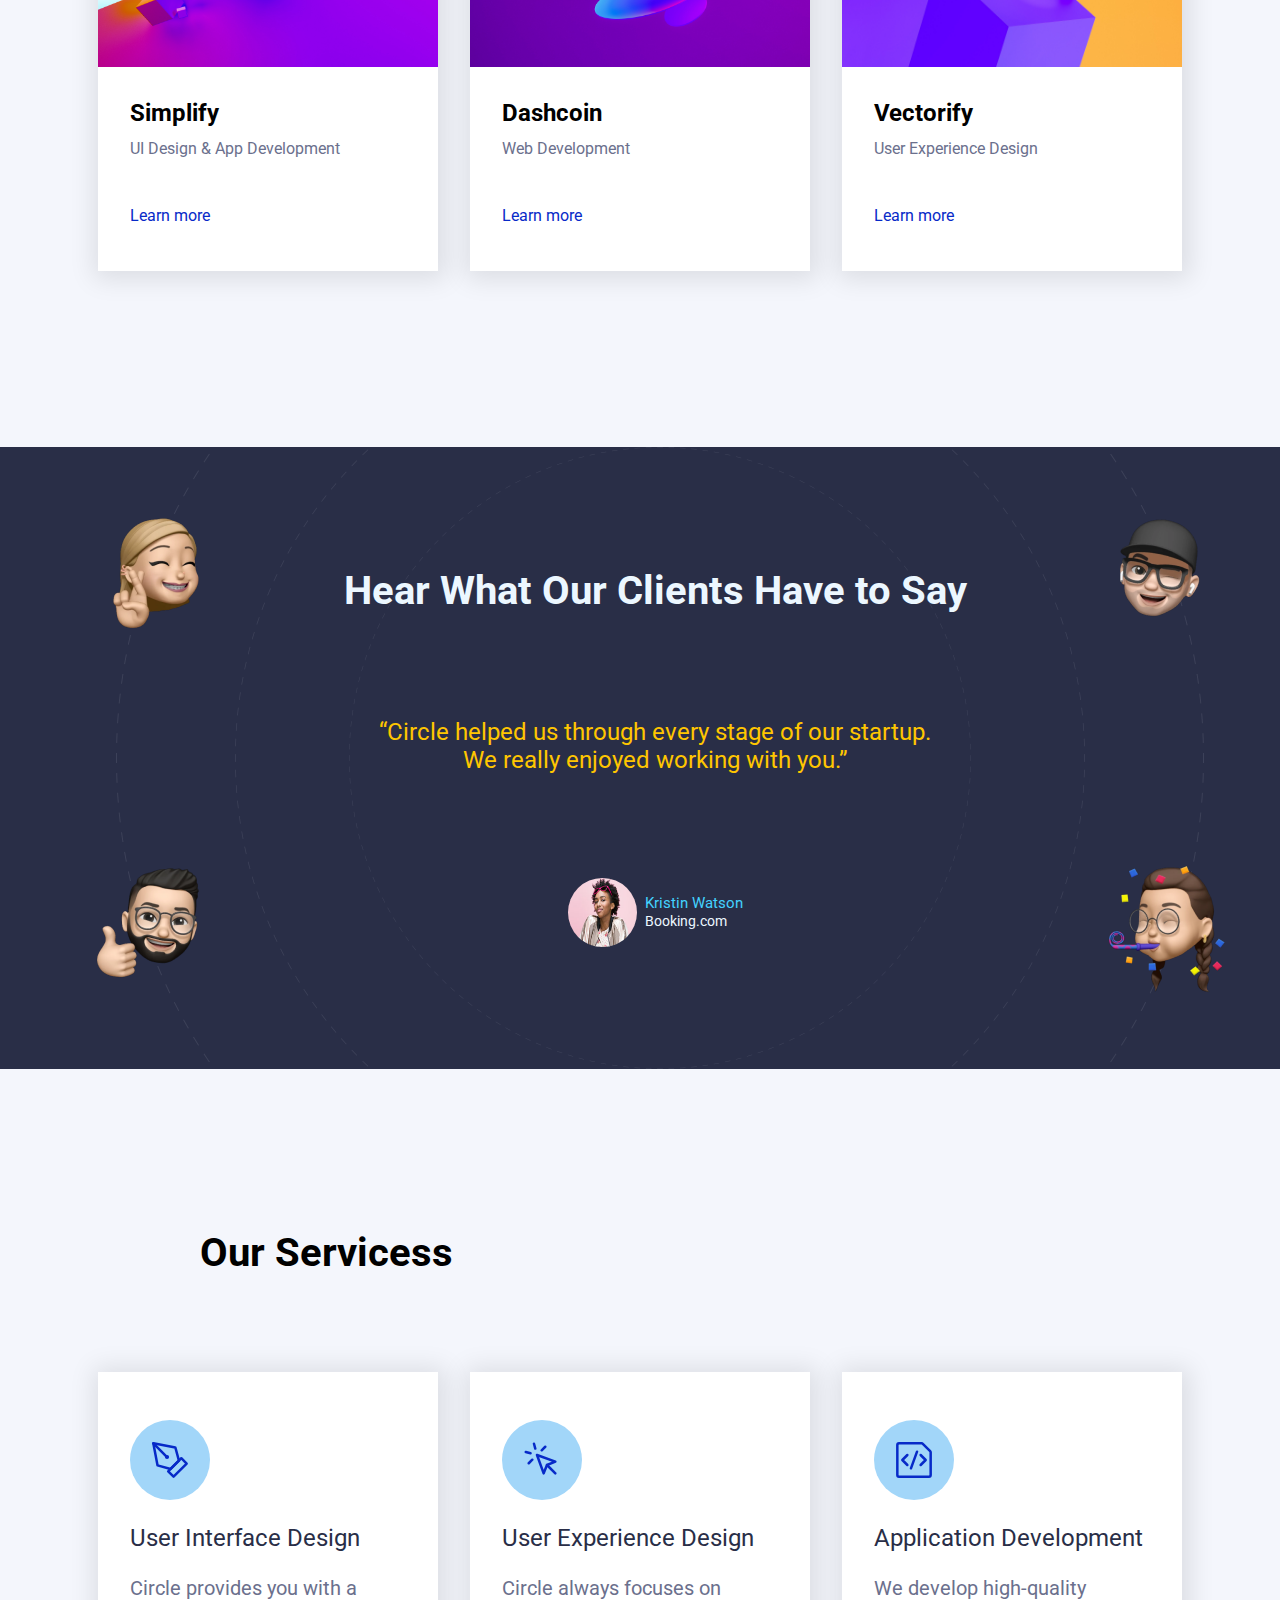
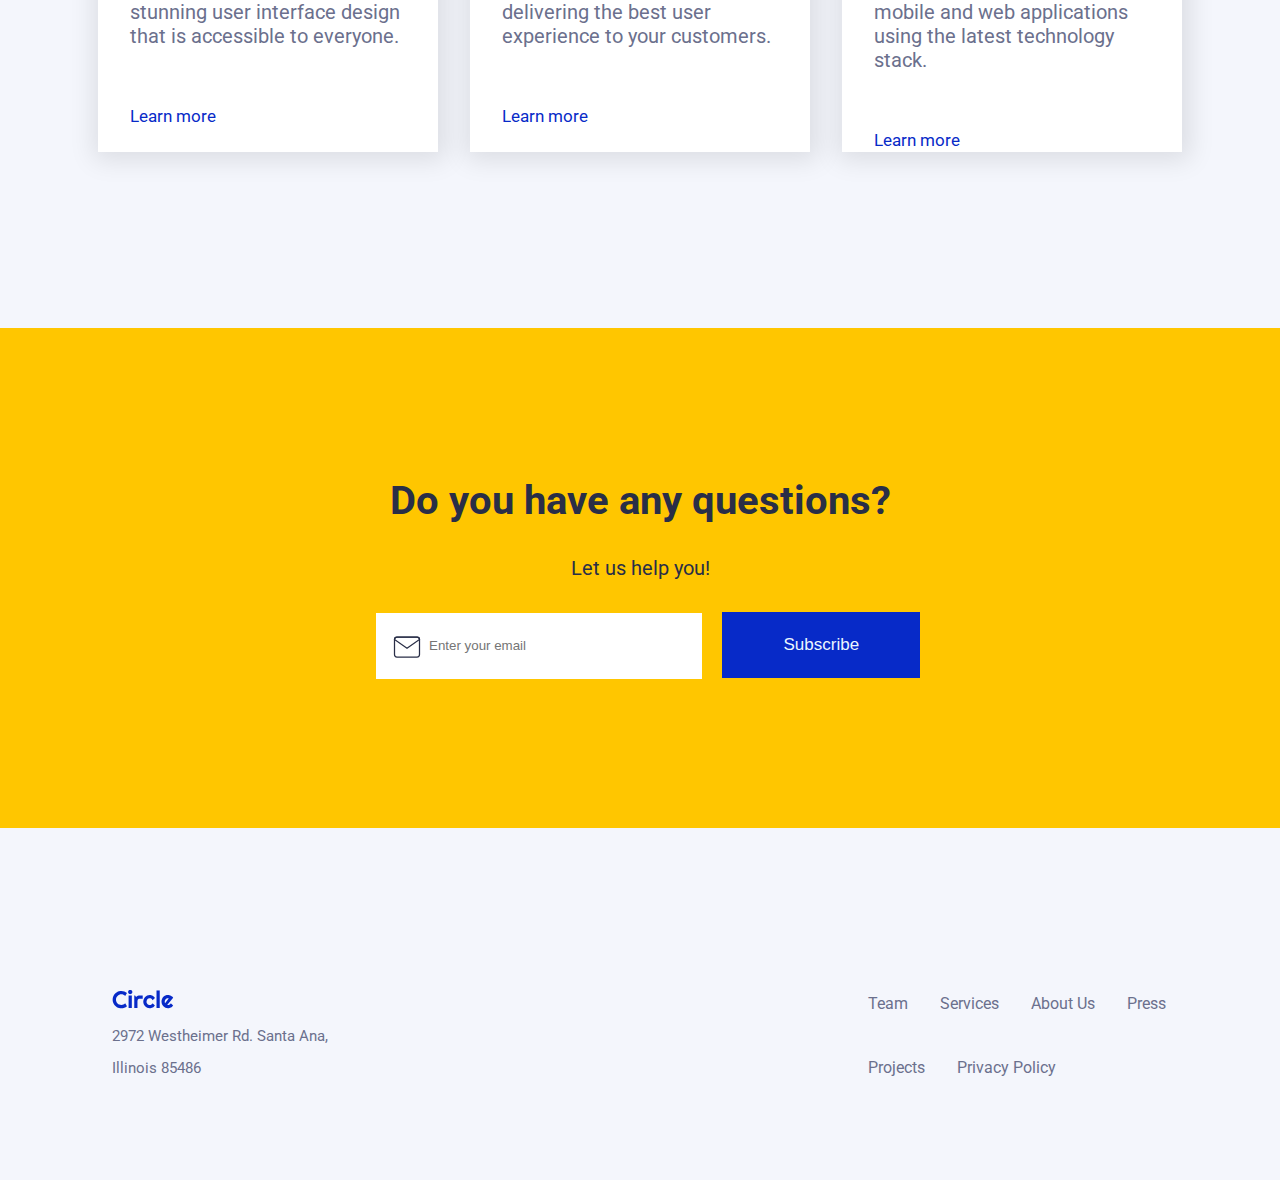
==== commit ec16cf91: "finish css and media query" ====
--- a/index.html
+++ b/index.html
@@ -14,6 +14,9 @@
         ><img src="resources/images/logos/circle.svg" alt="logo-circle"
       /></a>
 
+      <div class="menuburguer">
+        <img src="resources/images/logos/menu-de-hamburguesas.png" alt="menuburguer">
+      </div>
       <nav>
         <ul>
           <li><a href="">Home</a></li>
@@ -22,7 +25,7 @@
         </ul>
       </nav>
 
-      <button>Contact Us</button>
+      <button><a href="contact-us.html">Contact Us</a></button>
     </div>
 
     <!-- Header h1 -->
@@ -63,7 +66,7 @@
         alt="microsoft-logo"
       />
       <img src="resources/images/logos/fedex-logo.svg" alt="fedex-logo" />
-      <img src="resources/images/logos/amazon-logo.svg" alt="amazon-logo" />
+      <img class="amazon" src="resources/images/logos/amazon-logo.svg" alt="amazon-logo" />
     </div>
 
     <!-- section con los tres Recent Projects -->
@@ -108,6 +111,8 @@
     </section>
 
     <!-- Section Reviews -->
+
+
     <section class="reviews-section">
       <img
         class="emoji1"
@@ -156,7 +161,7 @@
 
     <!-- Section con las tres cajas de Our Services -->
     <section id="our-services" class="services">
-      <h2>Our Services</h2>
+      <h2>Our Servicess</h2>
 
       <div>
         <article>
--- a/resources/styles/style.css
+++ b/resources/styles/style.css
@@ -33,11 +33,17 @@
   margin: 0;
   padding: 0;
   box-sizing: border-box;
+  /* font-size: 1rem; -- aplica rem */
 }
 
 body {
   font-family: "Roboto", sans-serif;
   background-color: #F4F6FC;
+  /* font-size: 8px; -- aplica em */
+}
+
+.examplep{
+  font-size: 1rem;
 }
 
 
@@ -66,6 +72,13 @@
   margin: 3em 7em;
 }
 
+.menuburguer{
+  display: none;
+}
+.menuburguer img{
+  width: 5%;
+}
+
 .menu-zone nav ul{
   display: flex;
   justify-content: space-between;
@@ -74,8 +87,8 @@
 
 .menu-zone nav ul li{
   list-style: none;
-  
-}
+}
+
 .menu-zone nav ul li a{
   text-decoration: none;
   color: var(--colorText);
@@ -90,9 +103,13 @@
   height: 52px;
   border: none;
   background-color: var(--primary);
+  cursor: pointer;
+}
+
+.menu-zone button a{
+  text-decoration: none;
   color:var(--whitetext);
   font-size: var(--textformatIntroTextnormal);
-  cursor: pointer;
 }
 .menu-zone button:hover{
   background-color: var(--colorh1Text);
@@ -114,7 +131,8 @@
   display: flex;
   flex-wrap: wrap;
   justify-content: baseline;
-  width: 500px;
+  /* 31em */
+  width: 31em;
   gap: 2em;
 }
 
@@ -141,8 +159,10 @@
   font-size:var(--headline-text-size);
   color: var(--whitetext);
   border: none;
-  width: 150px;
-  height: 52px;
+  /* 10em */
+  width: 10em;
+  /* 3.25em */
+  height: 3.25em;
   cursor: pointer;
 }
 .hero-section a + button:hover{
@@ -155,24 +175,34 @@
   background-position: center;
   background-repeat: no-repeat;
   background-size: cover;
-  width: 570px;
-  height: 637px;
+  /* 35.7em */
+  width: 35.7em;
+  /* 40em */
+  height: 40em;
 }
 .position-hero .card1{
   position: absolute;
+  /* -1em */
   top: -16px;
+  /* -5.5em */
   left: -88px;
+  /* 22.5em */
   width: 360px;
+  /* 24em */
   height: 384px;
   opacity: 0.9;
   z-index: 1;
 }
 .position-hero .card2{
   position: absolute;
-  bottom: -127px;
-  right: -80px;
-  width: 360px;
-  height: 384px;
+  /* -8em */
+  bottom: -8em;
+  /* -5em */
+  right: -5em;
+  /* 22.5em */
+  width: 22.5em;
+  /* 24em */
+  height: 24em;
   z-index: 1;
 }
 
@@ -210,15 +240,19 @@
   background-color: #fff;
   display: flex;
   flex-direction: column;
+  /* 21.25em */
   width: 340px;
+  /* 27.75em */
   height: 444px;
   margin: 1em;
   box-shadow: 2px 2px 24px 6px rgba(0, 0, 0, 0.1);
 }
 
 .projects article img{
-  width: 340px;
-  height: 240px;
+  /* 21.25em */
+  width: 21.25em;
+  /* 15em */
+  height: 15em;
 }
 
 .projects-text{
@@ -257,8 +291,10 @@
 .reviews-section{
   position: relative;
   background-color: var(--colorh1Text);
-  width: 1320px;
-  height: 622px;
+  /* 82.5em */
+  width: 82.5em;
+  /* 38.9em */
+  height: 38.9em;
   margin: 10em auto 10em;
 }
 
@@ -266,35 +302,40 @@
   position: absolute;
   top: 51px;
   left: 76px;
-  width: 150px;
-  height: 150px;
+  /* 9.4em */
+  width: 9.4em;
+  height: 9.4em;
 }
 
 .emoji2{
   position: absolute;
   top: 51px;
   right: 91px;
-  width: 150px;
-  height: 150px;
+  /* 9.4em */
+  width: 9.4em;
+  height: 9.4em;
 }
 
 .emoji3{
   position: absolute;
   bottom: 73px;
   left: 76px;
-  width: 150px;
-  height: 150px;
+  /* 9.4em */
+  width: 9.4em;
+  height: 9.4em;
 }
 
 .emoji4{
   position: absolute;
   bottom: 73px;
   right: 72px;
-  width: 150px;
-  height: 150px;
+  /* 9.4em */
+  width: 9.4em;
+  height: 9.4em;
 }
 .circles{
-  width: 1320px;
+  /* 82.5em */
+  width: 82.5em;
 }
 
 .reviews-clients{
@@ -305,8 +346,10 @@
   flex-direction: column;
   align-items: center;
   gap: 6.5em;
-  width: 950px;
-  height: 382px;
+  /* 59.4em */
+  width: 59.4em;
+  /* 23.9em */
+  height: 23.9em;
 }
 .reviews-clients h3{
   font-size: var(--h3-font-size);
@@ -329,8 +372,9 @@
 }
 
 .girl-profile{
-  width: 70px;
-  height: 70px;
+  /* 4.3em */
+  width: 4.3em;
+  height: 4.3em;
   border-radius: 50%;
 }
 
@@ -365,8 +409,10 @@
   display: flex;
   flex-direction: column;
   gap:1.5em;
-  width: 340px;
-  height: 380px;
+  /* 21.25em */
+  width: 21.25em;
+  /* 23.75em */
+  height: 23.75em;
   margin: 1em;
   padding:3em 2em 0 2em;
   box-shadow: 2px 2px 24px 6px rgba(0, 0, 0, 0.1);
@@ -374,8 +420,9 @@
 
 .icons-services{
   background-color: var(--blue1-2);
-  width: 80px;
-  height: 80px;
+  /* 5em */
+  width: 5em;
+  height: 5em;
   border-radius: 50%;
 }
 
@@ -411,8 +458,10 @@
   justify-content: center;
   align-items: center;
   gap: 2em;
-  width: 1320px;
-  height: 500px;
+  /* 82.5em */
+  width: 100%;
+  /* 31.25em */
+  height: 31.25em ;
   margin: 10em auto 10em;
 }
 
@@ -434,8 +483,10 @@
 }
 
 .input-newsletter{
-  width: 393px;
-  height: 80px;
+  /* 24.5em */
+  width: 24.5em;
+  /* 5em */
+  height: 5em;
   border: none;
   outline: none;
   padding-left: 4em;
@@ -454,7 +505,7 @@
   font-size: var(--headline-text-size);
   font-weight: var(--headline-weigh-n);
   width: 198px;
-  height: 80px;
+  height: 66px;
   border: none;
   cursor: pointer;
 }
@@ -486,7 +537,8 @@
 .footer-list{
   display: flex;
   flex-wrap: wrap;
-  width: 300px;
+  /* 18.75em */
+  width: 18.75em;
   gap: 2em;
 }
 
@@ -507,7 +559,8 @@
 /* Your CSS code goes here */
 
 .simplify-article{
-  width: 1100px;
+  /* 68.7em */
+  width: 68.7em;
   margin: 3em auto 5em;
 }
 .title-article h2{
@@ -534,8 +587,10 @@
 }
 
 .simplify-article-image{
-  width: 1100px;
-  height: 444px;
+  /* 68.7em */
+  width: 68.7em;
+  /* 27.75em */
+  height: 27.75em;
   margin: 5em 0;
   box-shadow: 2px 2px 24px 6px rgba(247, 23, 213, 0.2);
 }
@@ -557,8 +612,10 @@
 /* Your CSS code goes here */
 
 .section-form{
-  width: 1100px;
-  height: 660px;
+  /* 68.7em */
+  width: 68.7em;
+  /* 41.25em */
+  height: 41.25em;
   margin: 2em auto;
 }
 .section-form h2{
@@ -578,20 +635,36 @@
   font-weight: var(--intro-text-weight);
 }
 
+.form-middle{
+  display: flex;
+  gap: 5.25em;
+}
+.form-middle div{
+  display: flex;
+  flex-direction: column;
+  gap: 1em;
+}
+
 #name{
-  width: 1100px;
+  /* 68.7em */
+  width: 68.7em;
   height: 70px;
   padding-left: 2em;
+  outline: none;
 }
 
 #tel, #email{
-  width: 500px;
+  /* 31.25em */
+  width: 31.25em;
   height: 70px;
   padding-left: 2em;
+  outline: none;
 }
 
 #message{
   padding: 2em;
+  width: 68.7em;
+  height: 12em;
 }
 
 #button{
@@ -599,7 +672,8 @@
   color: var(--whitetext);
   font-weight: var(--headline-text-size);
   font-weight: var(--headline-weight-m);
-  width: 1100px;
+  /* 68.7em */
+  width: 68.7em;
   height: 80px;
   border: none;
 }
@@ -618,11 +692,151 @@
 /* ------------------------- Smaller than 990px (tablet) ------------------------- */
 @media (max-width: 990px) {
   /* Your CSS code goes here */
+  .menu-zone{
+    margin: 2em;
+    text-align: right;
+  }
+  .menuburguer{
+    display: block;    
+  }
+  .menu-zone nav{
+    display: none;
+  }
+  .menu-zone nav ul{
+    flex-direction: column;
+  }
+  .menu-zone nav ul li{
+    margin: 1em 0;
+  }
+  .menu-zone button{
+    display: none;
+  }
+/* Hero  */
+  .hero-section{
+    flex-direction: column;
+    gap: 3em;
+  }
+  .hero-text{
+    text-align: center;
+    flex-direction: column;
+  }
+  .hero-section div h1{
+    font-size: 45px;
+  }
+  .hero-section a + button{
+    margin: 0 auto;
+  }
+  /* Carrusel empresas */
+  .carousel-logos .amazon{
+    display: none;
+  }
+  /* Recent Projects */
+  .projects div{
+    flex-wrap: wrap;
+    justify-content: flex-start;
+  }
+  .projects h2{
+    margin: 1em 0.5em
+  }
+  /* Reviews section */
+  .reviews-section{
+    width: 100%;
+  }
+  .reviews-clients{
+    width: 77%;
+    top: 145px;
+    left: 100px;
+    gap: 1em;
+    justify-content: space-evenly;
+  }
+  .circles{
+    width: 100%;
+  }
+  .reviews-clients h3{
+    font-size: 31px;
+    text-align: center;
+  }
+  .text-profile-first{
+    font-size: 20px;
+  }
+  /* Services */
+  .services article{
+    width: 30em;
+    gap: 0.75em;
+    height: 20.75em;
+    padding: 2em 2em 0 1.5em
+  }
+  .icons-services{
+    width: 3em;
+    height: 3em;
+  }
+  .title-services{
+    font-size: 18px;
+  }
+  .body-text-services{
+    font-size: 15px;
+  }
+  /* footer */
+  footer{
+    margin: 10em 1em 6em;
+  }
+  .footer-list a{
+    color: var(--primary);
+  }
 }
 
 /* ------------------------- Smaller than 766px (mobile) ------------------------- */
 @media (max-width: 766px) {
   /* Your CSS code goes here */
+  .menu-zone{
+    margin: 2em;
+    text-align: right;
+  }
+  .menuburguer{
+    display: block;    
+  }
+  .menu-zone nav{
+    display: none;
+  }
+  .menu-zone nav ul{
+    flex-direction: column;
+  }
+  .menu-zone nav ul li{
+    margin: 1em 0;
+  }
+  .menu-zone button{
+    display: none;
+  }
+  /* Hero Section */
+  .hero-section div h1{
+    font-size: 28px;
+  }
+  .card1, .card2{
+    display: none;
+  }
+  /* Reset Project */
+  .projects article{
+    width: 100%;
+  }
+  .projects article img{
+    width: 100%;
+  }
+  /* Reviews */
+  .emoji1, .emoji2, .emoji3, .emoji4{
+    display: none;
+  }
+  .reviews-clients{
+    height: 28em;
+    top: 84px;
+    left: 70px;
+  }
+  .services div{
+    width: 100%;
+    flex-wrap: wrap;
+  }
+  .services h2{
+    margin: 0 4em 0em
+  }
 }
 
 /* ------------------------------ Hamburguer menu ------------------------------ */
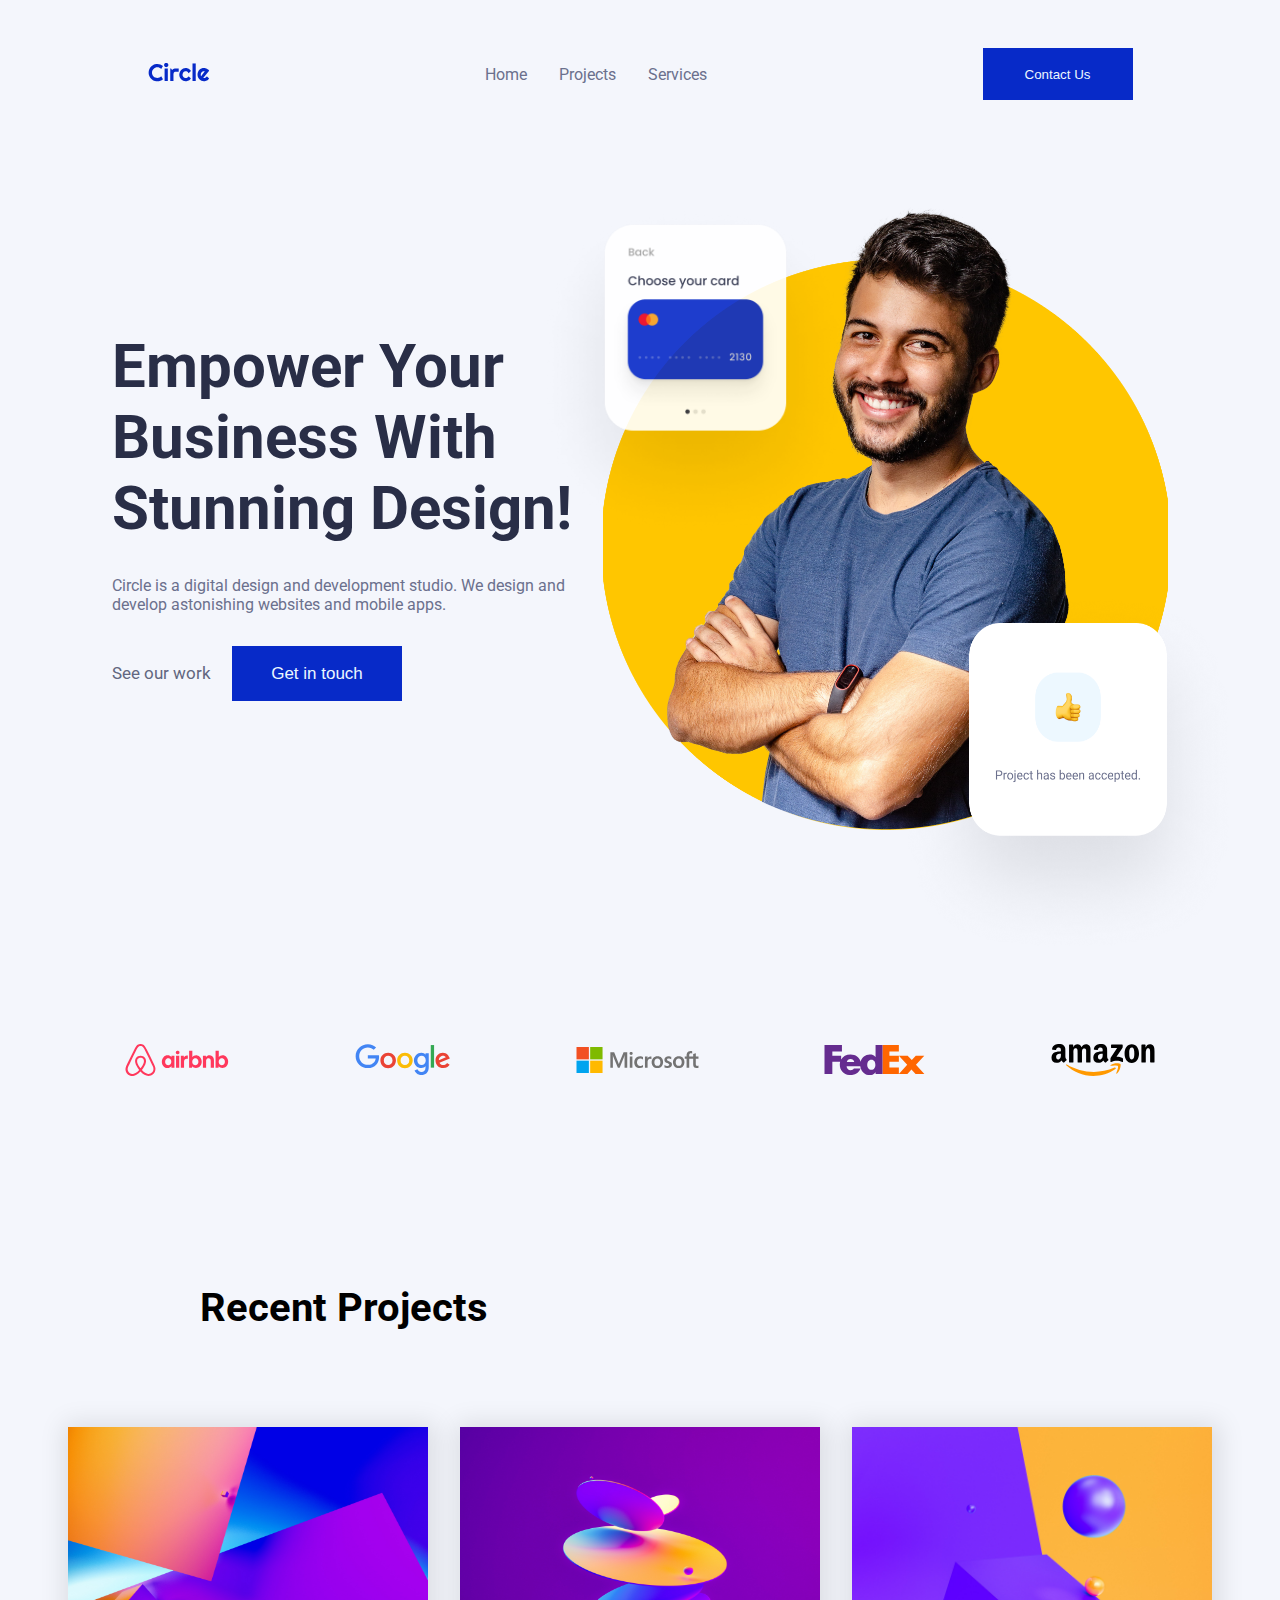
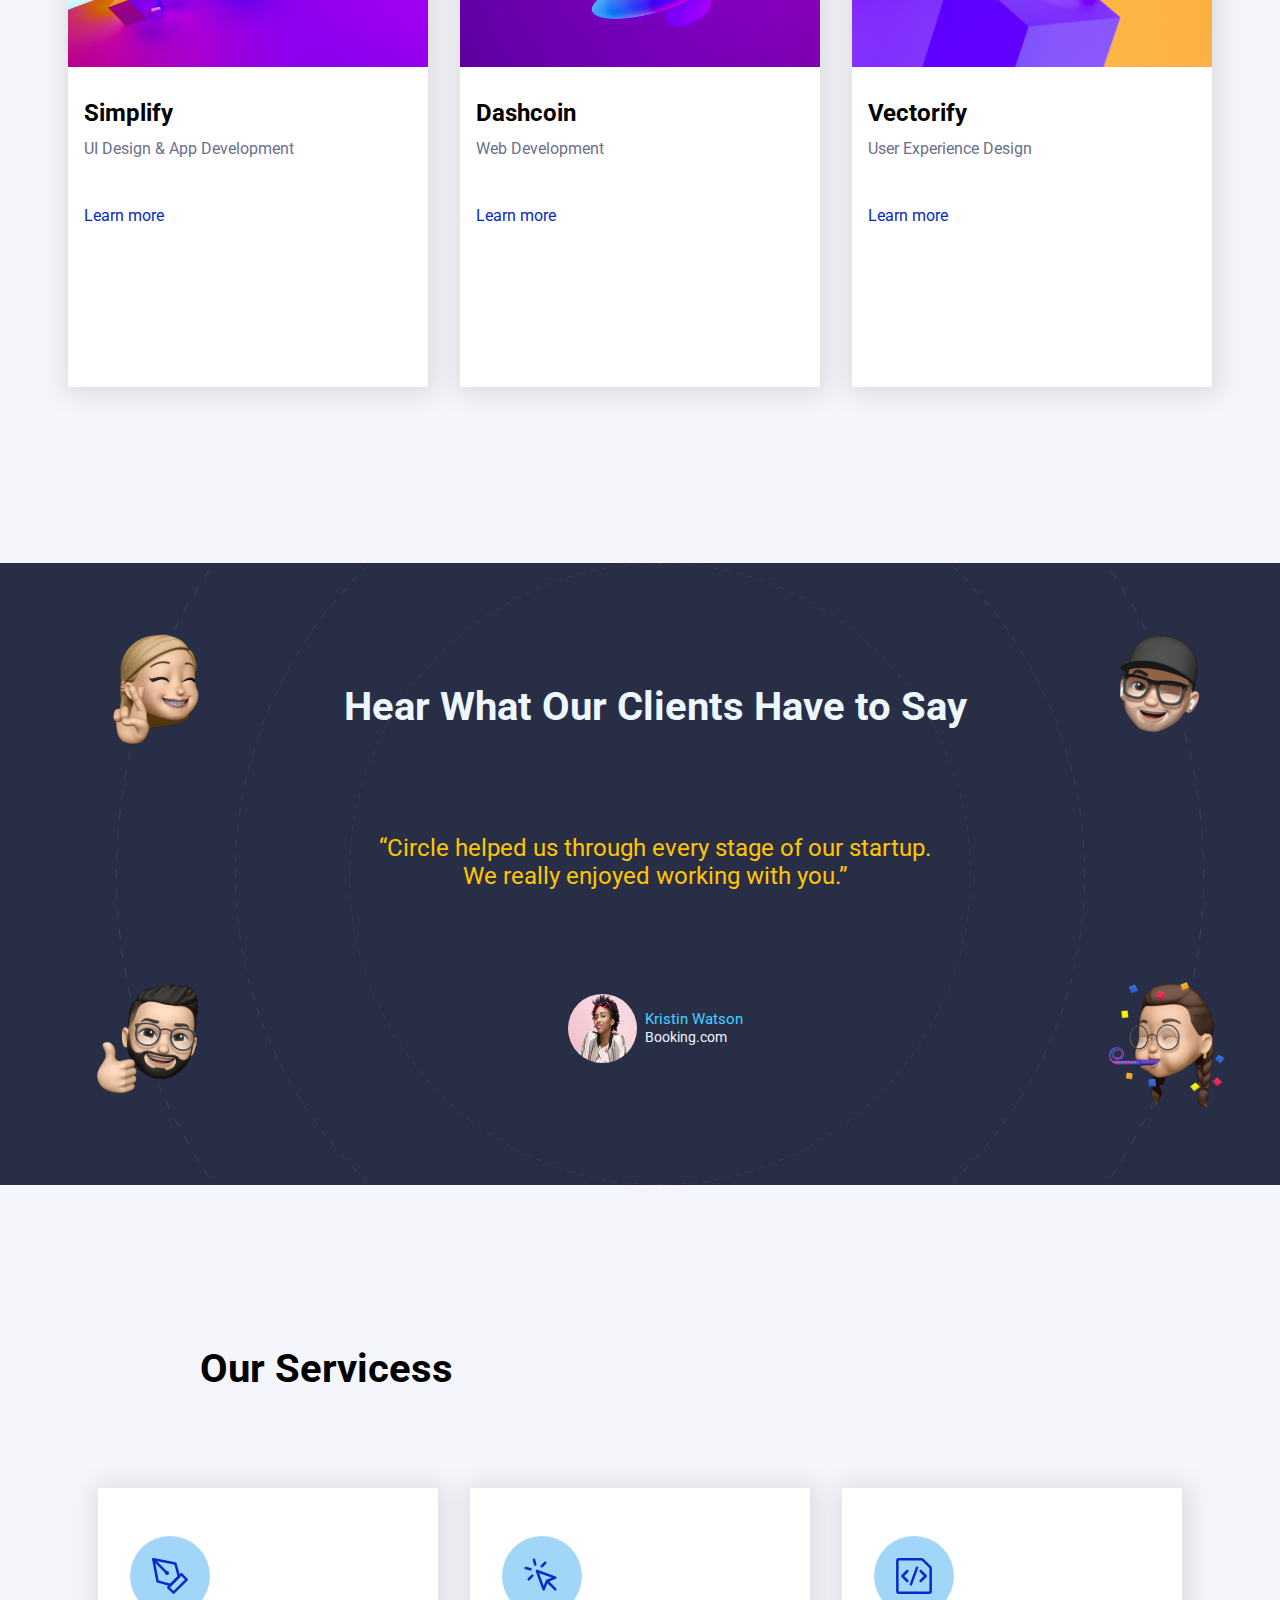
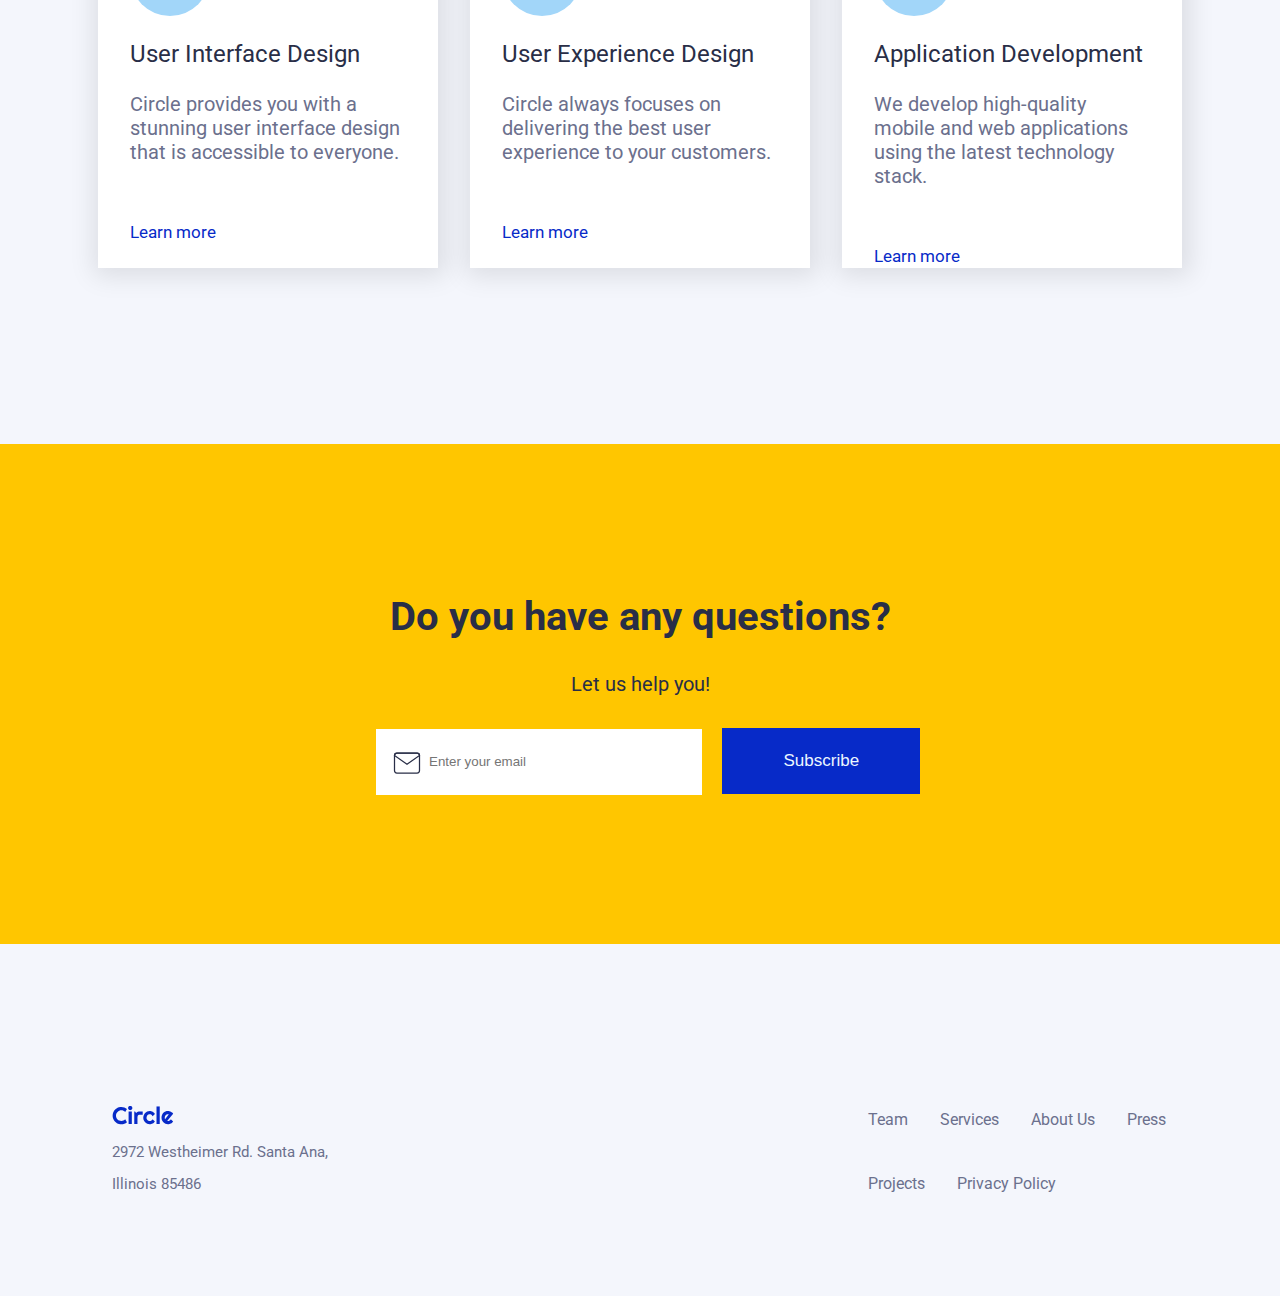
==== commit 6b172bb5: "added new css styles & finished media query & js" ====
--- a/index.html
+++ b/index.html
@@ -10,22 +10,30 @@
   <body>
     <!-- Barra de navegación -->
     <div class="menu-zone">
-      <a href=""
+      <a href="index.html"
         ><img src="resources/images/logos/circle.svg" alt="logo-circle"
       /></a>
 
-      <div class="menuburguer">
-        <img src="resources/images/logos/menu-de-hamburguesas.png" alt="menuburguer">
-      </div>
-      <nav>
-        <ul>
-          <li><a href="">Home</a></li>
+      <!-- <div class="menuburguer">
+        <img
+          src="resources/images/logos/menu-de-hamburguesas.png"
+          alt="menuburguer"
+        />
+      </div> -->
+      <nav id="nav" class="menu-nav">
+        <ul class="nav-links">
+          <li><a href="index.html">Home</a></li>
           <li><a href="#recent-projects">Projects</a></li>
           <li><a href="#our-services">Services</a></li>
         </ul>
       </nav>
-
-      <button><a href="contact-us.html">Contact Us</a></button>
+      <button id="button-menu" class="button-menu">
+        <span></span>
+        <span></span>
+        <span></span>
+      </button>
+
+      <button class="button-contact"><a href="contact-us.html">Contact Us</a></button>
     </div>
 
     <!-- Header h1 -->
@@ -79,10 +87,10 @@
             src="resources/images/projects-section/1.jpg"
             alt="imge Simplify"
           />
-          <div class="projects-text">
+          <div id="text1" class="projects-text ">
             <h4>Simplify</h4>
             <p>UI Design & App Development</p>
-            <a href="#">Learn more</a>
+            <a href="project.html">Learn more</a>
           </div>
         </article>
         <article>
@@ -90,10 +98,10 @@
             src="resources/images/projects-section/2.jpg"
             alt="image Dashcoin"
           />
-          <div class="projects-text">
+          <div id="text2" class="projects-text">
             <h4>Dashcoin</h4>
             <p>Web Development</p>
-            <a href="#">Learn more</a>
+            <a href="project.html">Learn more</a>
           </div>
         </article>
         <article>
@@ -101,10 +109,10 @@
             src="resources/images/projects-section/3.jpg"
             alt="image Vectorify"
           />
-          <div class="projects-text">
+          <div id="text3" class="projects-text">
             <h4>Vectorify</h4>
             <p>User Experience Design</p>
-            <a href="#">Learn more</a>
+            <a href="project.html">Learn more</a>
           </div>
         </article>
       </div>
@@ -163,7 +171,7 @@
     <section id="our-services" class="services">
       <h2>Our Servicess</h2>
 
-      <div>
+      <div class="articles-services">
         <article>
           <div class="icons-services">
             <img
@@ -261,5 +269,8 @@
         <a href="#">Privacy Policy</a>
       </div>
     </footer>
+    <script src="./resources/js/menu-burguer.js"></script>
+    <script src="./resources/js/api-project.js"></script>
+    <!-- <script src="./resources/js/smooth-scroll.js"></script> -->
   </body>
 </html>
--- a/resources/styles/style.css
+++ b/resources/styles/style.css
@@ -35,7 +35,9 @@
   box-sizing: border-box;
   /* font-size: 1rem; -- aplica rem */
 }
-
+html{
+  scroll-behavior: smooth;
+}
 body {
   font-family: "Roboto", sans-serif;
   background-color: #F4F6FC;
@@ -72,33 +74,38 @@
   margin: 3em 7em;
 }
 
-.menuburguer{
+/* .menuburguer{
   display: none;
 }
 .menuburguer img{
   width: 5%;
-}
-
-.menu-zone nav ul{
+} */
+
+.nav-links{
   display: flex;
   justify-content: space-between;
   gap: 2em;
 }
 
-.menu-zone nav ul li{
+.nav-links li{
   list-style: none;
 }
 
-.menu-zone nav ul li a{
+.nav-links li a{
   text-decoration: none;
   color: var(--colorText);
-}
-
-.menu-zone nav ul li a:hover{
+  transition:  0.7s ease;
+}
+
+.nav-links li a:hover{
   color: var(--primary);
 }
 
-.menu-zone button{
+.button-menu{
+  display: none;
+}
+
+.button-contact{
   width: 150px;
   height: 52px;
   border: none;
@@ -106,12 +113,12 @@
   cursor: pointer;
 }
 
-.menu-zone button a{
+.button-contact a{
   text-decoration: none;
   color:var(--whitetext);
   font-size: var(--textformatIntroTextnormal);
 }
-.menu-zone button:hover{
+.button-contact:hover{
   background-color: var(--colorh1Text);
 }
 
@@ -241,16 +248,16 @@
   display: flex;
   flex-direction: column;
   /* 21.25em */
-  width: 340px;
+  width: 22.5em;
   /* 27.75em */
-  height: 444px;
+  height: 35em;
   margin: 1em;
   box-shadow: 2px 2px 24px 6px rgba(0, 0, 0, 0.1);
 }
 
 .projects article img{
   /* 21.25em */
-  width: 21.25em;
+  width: 22.5em;
   /* 15em */
   height: 15em;
 }
@@ -259,8 +266,7 @@
   display: flex;
   flex-direction: column;
   align-items: flex-start;
-  padding-left: 2em;
-  margin-top: 2em;
+  margin: 2em 1em;
 }
 
 .projects-text h4{
@@ -399,7 +405,7 @@
   margin: 0 5em 2em;
 }
 
-.services div{
+.articles-services{
   display: flex;
   justify-content: center;
 }
@@ -419,10 +425,13 @@
 }
 
 .icons-services{
+  display: flex;
+  justify-content: center;
+  align-items: center;
   background-color: var(--blue1-2);
-  /* 5em */
   width: 5em;
   height: 5em;
+  /* 5em */
   border-radius: 50%;
 }
 
@@ -560,7 +569,7 @@
 
 .simplify-article{
   /* 68.7em */
-  width: 68.7em;
+  width: 80vw;
   margin: 3em auto 5em;
 }
 .title-article h2{
@@ -588,7 +597,7 @@
 
 .simplify-article-image{
   /* 68.7em */
-  width: 68.7em;
+  width: 80vw;
   /* 27.75em */
   height: 27.75em;
   margin: 5em 0;
@@ -613,7 +622,7 @@
 
 .section-form{
   /* 68.7em */
-  width: 68.7em;
+  width: 57em;
   /* 41.25em */
   height: 41.25em;
   margin: 2em auto;
@@ -650,7 +659,9 @@
   width: 68.7em;
   height: 70px;
   padding-left: 2em;
+  border: none;
   outline: none;
+  background-color: rgb(214, 223, 237);
 }
 
 #tel, #email{
@@ -658,13 +669,17 @@
   width: 31.25em;
   height: 70px;
   padding-left: 2em;
+  border: none;
   outline: none;
+  background-color: rgb(214, 223, 237);
 }
 
 #message{
   padding: 2em;
   width: 68.7em;
   height: 12em;
+  border: none;
+  background-color:rgb(214, 223, 237)
 }
 
 #button{
@@ -692,23 +707,97 @@
 /* ------------------------- Smaller than 990px (tablet) ------------------------- */
 @media (max-width: 990px) {
   /* Your CSS code goes here */
+  /* menu hamburguesa */
+  .menu-nav {
+    position: fixed;
+    top: 70px;
+    left: -100%;
+    gap: 0;
+    flex-direction: column;
+    width: 100%;
+    text-align: center;
+    transition: 0.3s;
+    z-index: 100;
+    background-color: #F4F6FC;
+  }
+  
+  .menu-nav.show {
+   left: 0;
+  }
+
+  .nav-links {
+    margin: 16px 0;
+    background-color: rgb(223 218 218);
+    display: flex;
+    flex-direction: column;
+    width: 100%;
+    height: 100%;
+    align-items: center;
+    justify-content: flex-start;
+  }
+  
+  .nav-links li {
+    margin-top: 2rem;
+    color: #a29d9d;
+    text-decoration: none;
+    font-weight: bold;
+    position: relative;
+  }
+  .menu-zone .button-menu{
+    z-index: 200;
+    width: 40px;
+    height: 40px;
+    border: none;
+    display: flex;
+    background-color:#F4F6FC;
+    flex-direction: column;
+    align-items: center;
+    justify-content: center;
+    cursor: pointer;
+  }
+  
+  .button-menu span{
+    width: 37px;
+    height: 4px;
+    margin-bottom: 5px;
+    position: relative;
+    background: #444444;
+    border-radius: 3px;
+    transform-origin: 4px 0px;
+    transition: all .2s linear;
+  }
+  
+  .button-menu.close span {
+    opacity: 1;
+    transform: rotate(45deg) translate(0px, 0px);
+    background: #444444;
+  }
+  
+  .button-menu.close span:nth-child(2){
+    transform: rotate(-45deg) translate(-10px, 6px);;
+  }
+  
+  .button-menu.close span:nth-child(3){
+    display: none;
+  }
+/* menu normal */
   .menu-zone{
     margin: 2em;
     text-align: right;
   }
-  .menuburguer{
+  /* .menuburguer{
     display: block;    
-  }
-  .menu-zone nav{
+  } */
+  /* .menu-zone nav{
     display: none;
-  }
-  .menu-zone nav ul{
+  } */
+  /* .menu-zone nav ul{
     flex-direction: column;
   }
-  .menu-zone nav ul li{
-    margin: 1em 0;
-  }
-  .menu-zone button{
+  .menu-zone nav ul li{ */
+    /* margin: 1em 0;
+  } */
+  .button-contact{
     display: none;
   }
 /* Hero  */
@@ -737,6 +826,17 @@
   }
   .projects h2{
     margin: 1em 0.5em
+  }
+  /* Projects page */
+  .projects article{
+    width: 100%;
+    margin-left: 0.25em;
+  }
+  .projects article img{
+    width: 100%;
+  }
+  .body-text-article{
+    width: 80vw;
   }
   /* Reviews section */
   .reviews-section{
@@ -759,16 +859,24 @@
   .text-profile-first{
     font-size: 20px;
   }
+  /* Section form */
+  .section-form, #name, .form-middle, #message, #button{
+    width: 100%;
+    gap: 0.2em;    
+  }
+  #email, #tel{
+    width: 28.8em;
+  }
   /* Services */
-  .services article{
+  .articles-services article{
     width: 30em;
     gap: 0.75em;
     height: 20.75em;
     padding: 2em 2em 0 1.5em
   }
   .icons-services{
-    width: 3em;
-    height: 3em;
+    width: 5em;
+    height: 5em;
   }
   .title-services{
     font-size: 18px;
@@ -784,7 +892,6 @@
     color: var(--primary);
   }
 }
-
 /* ------------------------- Smaller than 766px (mobile) ------------------------- */
 @media (max-width: 766px) {
   /* Your CSS code goes here */
@@ -821,6 +928,9 @@
   .projects article img{
     width: 100%;
   }
+  .body-text-article{
+    width: 80vw;
+  }
   /* Reviews */
   .emoji1, .emoji2, .emoji3, .emoji4{
     display: none;
@@ -830,13 +940,38 @@
     top: 84px;
     left: 70px;
   }
-  .services div{
+  .articles-services{
     width: 100%;
     flex-wrap: wrap;
   }
+  /* Services section */
+  .icons-services{
+    width: 5em;    
+  }
   .services h2{
     margin: 0 4em 0em
   }
+  /* newsletter section */
+  .newsletter-section{
+    width: 100vw;
+    text-align: center;
+  }
+  .input-newsletter{
+    width: 198px;
+  }
+  .newsletter-section div{
+    flex-direction: column;
+  }
+  .input-button-newsletter{
+    margin-top: 1em;
+  }
+  .section-form div{
+    flex-direction: column;
+  }
+  footer{
+    flex-direction: column;
+    gap: 2em;
+  }
 }
 
 /* ------------------------------ Hamburguer menu ------------------------------ */
